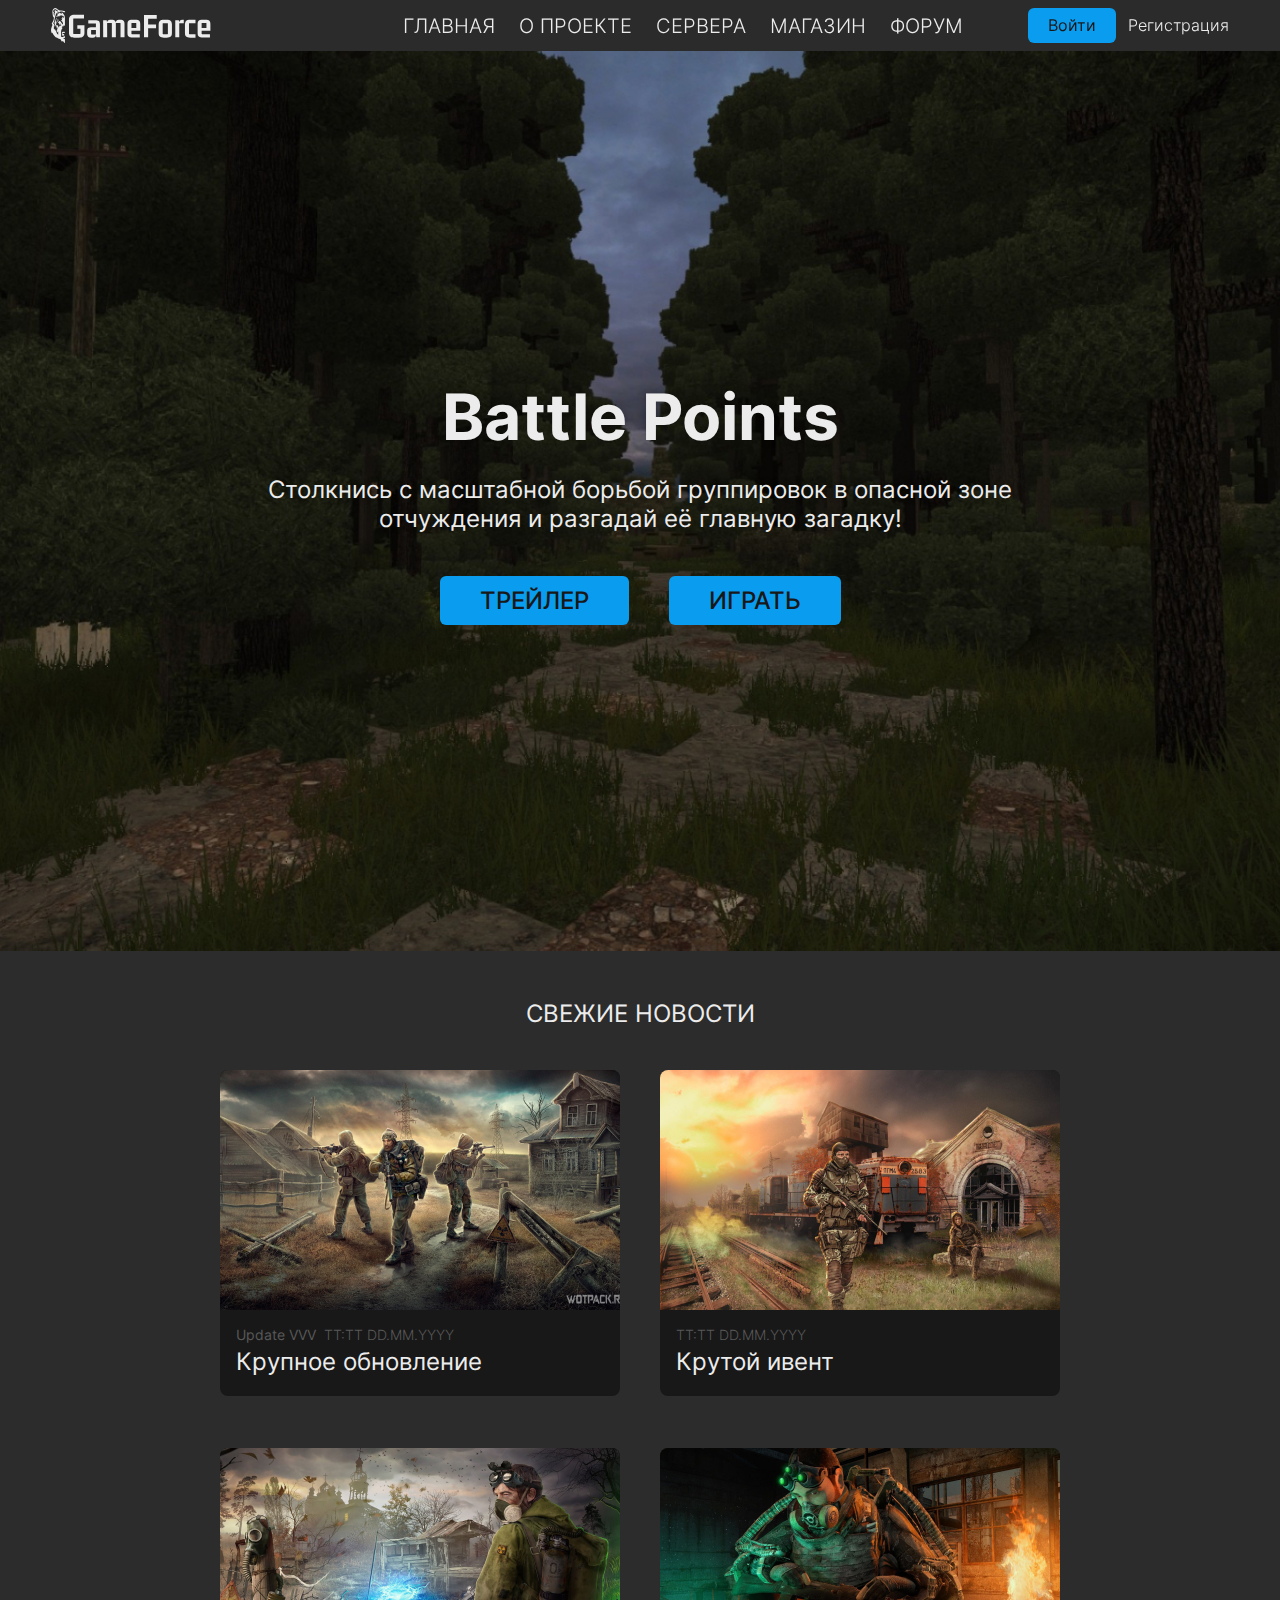
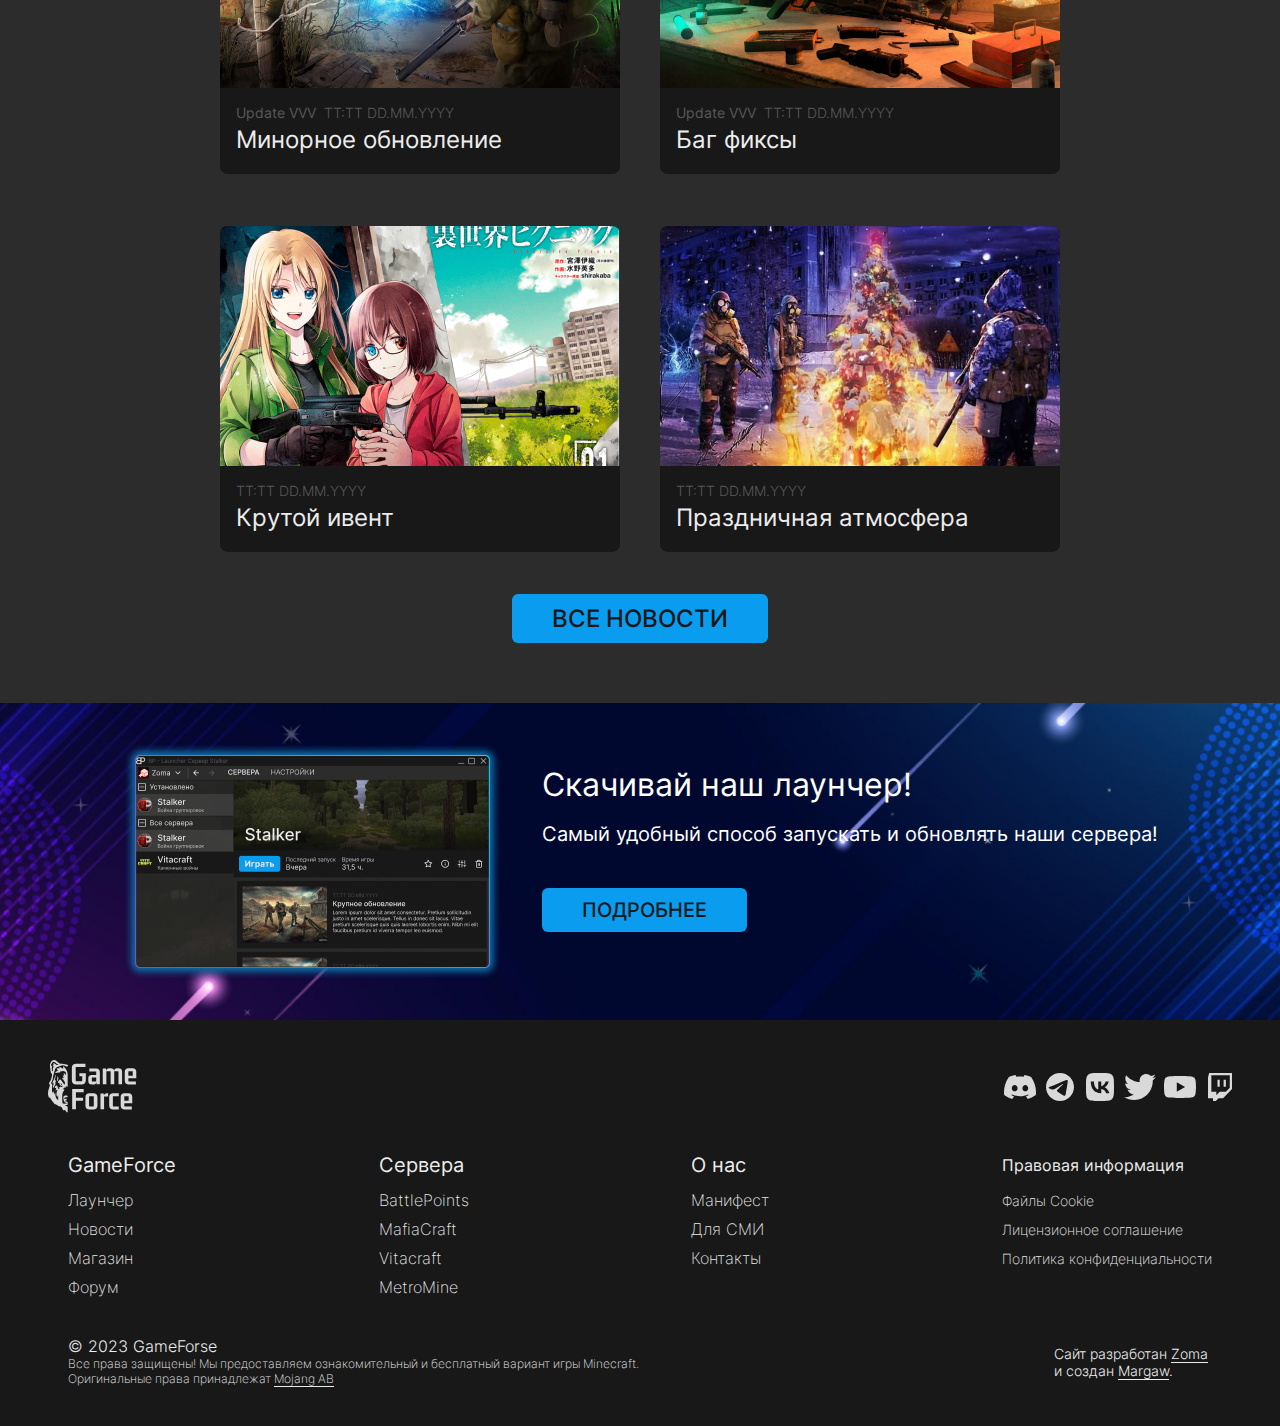
==== index.html @ 26b5fada "Add files via upload" ====
<!DOCTYPE html>
<html lang="ru">
	<head>
		<title>GameForce | Добро пожаловать на официальный сайт GameForce</title>
		<link rel="stylesheet" href="css/home_style.css">
		<meta charset="UTF-8">
		<meta name="viewport" content="width=device-width, initial-scale=1.0">
		<meta name="format-detection" content="telephone=no">
		<meta name="description" content=" ">
		<meta name="keywords" content=" ">
		<link data-react-helmet="true" rel="icon" sizes="40x40" href="https://raw.githubusercontent.com/wequbles/BattlePoints/main/img/GF-logo.png">
		<!-- Авторские права -->
		<meta name="Copyright" content="© GameForse">
		<!-- Facebook -->
		<meta property="og:locale" content="ru_RU">
		<meta property="og:type" content="article">
		<meta property="og:title" content="Сайт GameForce">
		<meta property="og:description" content="Игровая студия - GameForce">
		<meta property="og:image" content="https://github.com/wequbles/BattlePoints/blob/main/img/news3.png?raw=true">
		<meta property="og:url" content="https://wequbles.github.io/BattlePoints/">
		<meta property="og:site_name" content="GameForce">
		<!-- Twitter Cards -->
		<meta name="twitter:card" content="summary">
		<meta name="twitter:site" content="автор">
		<meta name="twitter:title" content="Сайт GameForce">
		<meta name="twitter:description" content="Игровая студия - GameForce">
		<meta name="twitter:image" content="https://github.com/wequbles/BattlePoints/blob/main/img/news6.png?raw=true">
	</head>
	<body>
		<div class="wrapper">
<div id="menu" class="menu">
	<div class="menu__cont">
		<div class="menu_burger">
			<picture>
				<source srcset="img/menu_burger.png">
				<img src="img/menu_burger.png" alt="">
			</picture>
		</div>
		<div class="menu__logo"><a href="index.html">
			<picture>
				<source srcset="img/menu__logo.svg">
				<img src="img/menu__logo.svg" alt="">
			</picture>
		</a></div>
			<!--<button class="menu__logo" id="menu__logo" oncontextmenu="location.href='press.html'; return false;" onclick="location.href='index.html';">
				<picture>
					<source srcset="img/menu__logo.svg">
					<img src="img/menu__logo.svg" alt="">
				</picture>
			</button>-->
		<div class="menu__navigation">
			<a href="index.html" class="menu__btn">Главная<div class="underline"></div></a>
			<a href="about.html" class="menu__btn">О проекте<div class="underline"></div></a>
			<a href="servers.html" class="menu__btn">Сервера<div class="underline"></div></a>
			<a href="#" class="menu__btn">Магазин<div class="underline"></div></a>
			<a href="#" class="menu__btn">Форум<div class="underline"></div></a>
		</div>
		<div class="authorization">
			<button class="menu__btn blue_btn">Войти</button>
			<button class="menu__signin">
				<picture>
					<source srcset="img/menu_profile.png">
					<img src="img/menu_profile.png" alt="">
				</picture>
			</button>
			<button class="menu__btn registration_btn">Регистрация<div class="underline"></div></button>
		</div>
	</div>
</div><div id="form" class="modal_wrapper">
	<div class="modal_content">
		<div class="modal">
			<form action="#menu"><button class="modal__close_btn"></button></form>
			<div class="modal__cont">
				<div class="modal__title _sign-up">
					Уже есть аккаунт?
					<button class="title__btn">Войти</button>
				</div>
				<div class="modal__title _log-in">
					Ещё нет аккаунта?
					<button class="title__btn">Зарегистрироваться</button>
				</div>
				<input type="text" class="modal__input" placeholder="Логин">
				<div class="input__label">Неверный логин или пароль!</div>
				<input type="text" class="modal__input" placeholder="Ник">
				<div class="input__label">Этот ник уже занят!</div>
				<input type="text" class="modal__input" placeholder="Почта">
				<div class="input__label">Неверный адрес!</div>
				<input type="password" class="modal__input" placeholder="Пароль">
				<form action="#" class="show_password">
					<div class="checkbox">
						Показать пароль
						<input type="checkbox" name="show_password">
					</div>
				</form>
				<button class="password_btn">Забыл пароль?</button>
				<input type="password" class="modal__input" placeholder="Подтверждение пароля">
				<div class="button__container_c"><form action=""><button class="modal__btn blue_btn">Регистрация</button></form></div>
				<div class="button__container_c"><form action=""><button class="modal__btn blue_btn">Войти</button></form></div>
			</div>
		</div>
	</div>
</div>			<div class="content">
				<div class="top">
					<div class="top__body">
						<div class="top__title">Battle Points</div>
						<div class="top__subtitle">Столкнись с масштабной борьбой группировок в опасной зоне отчуждения и разгадай её главную загадку!</div>
						<div class="top__btns">
							<a href="#" class="top__btn  blue_btn">Трейлер</a>
							<a href="download.html" class="top__btn blue_btn">Играть</a>
						</div>
					</div>
				</div>
				<div class="news">
					<div class="news__cont">
						<div class="news__title">Свежие новости</div>
						<div class="news__row">
							<div class="block _update">
								<div class="block__img">
									<picture>
										<source srcset="img/news1.png">
										<img src="img/news1.png" alt="">
									</picture>
								</div>
								<div class="block__date">
									<div class="block__update">Update VVV</div>
									<div class="block__time">TT:TT DD.MM.YYYY</div>
								</div>
								<div class="block__title">Крупное обновление</div>
							</div>
							<div class="block">
								<div class="block__img">
									<picture>
										<source srcset="img/news2.png">
										<img src="img/news2.png" alt="">
									</picture>
								</div>
								<div class="block__date">
									<div class="block__update">Update VVV</div>
									<div class="block__time">TT:TT DD.MM.YYYY</div>
								</div>
								<div class="block__title">Крутой ивент</div>
							</div>
							<div class="block _update">
								<div class="block__img">
									<picture>
										<source srcset="img/news3.png">
										<img src="img/news3.png" alt="">
									</picture>
								</div>
								<div class="block__date">
									<div class="block__update">Update VVV</div>
									<div class="block__time">TT:TT DD.MM.YYYY</div>
								</div>
								<div class="block__title">Минорное обновление</div>
							</div>
							<div class="block _update">
								<div class="block__img">
									<picture>
										<source srcset="img/news4.png">
										<img src="img/news4.png" alt="">
									</picture>
								</div>
								<div class="block__date">
									<div class="block__update">Update VVV</div>
									<div class="block__time">TT:TT DD.MM.YYYY</div>
								</div>
								<div class="block__title">Баг фиксы</div>
							</div>
							<div class="block">
								<div class="block__img">
									<picture>
										<source srcset="img/news5.png">
										<img src="img/news5.png" alt="">
									</picture>
								</div>
								<div class="block__date">
									<div class="block__update">Update VVV</div>
									<div class="block__time">TT:TT DD.MM.YYYY</div>
								</div>
								<div class="block__title">Крутой ивент</div>
							</div>
							<div class="block">
								<div class="block__img">
									<picture>
										<source srcset="img/news6.png">
										<img src="img/news6.png" alt="">
									</picture>
								</div>
								<div class="block__date">
									<div class="block__update">Update VVV</div>
									<div class="block__time">TT:TT DD.MM.YYYY</div>
								</div>
								<div class="block__title">Праздничная атмосфера</div>
							</div>
							<!--<div class="block">
								<div class="block__img"></div>
								<div class="block__date">
									<div class="block__update">Update VVV</div>
									<div class="block__time">TT:TT DD.MM.YYYY</div>
								</div>
								<div class="block__title">Title</div>
								<div class="block__text">
									Lorem ipsum dolor sit amet consectetur. Pretium sollicitudin justo in amet scelerisque. Tellus in donec sit lacus. Vitae pretium scelerisque quis quis laoreet lobortis enim. Nibh mi elit faucibus pretium id viverra tempor leo euismod.
								</div>
								<div class="block__buttons">
									<form action=""><button class="block__more_btn blue_btn">Подробнее</button></form>
									<form action=""><button class="block__link_btn"><div class="link_btn__img"></div></button></form>
								</div>
							</div>
							<div class="block">
								<div class="block__img"></div>
								<div class="block__date">
									<div class="block__time">TT:TT DD.MM.YYYY</div>
								</div>
								<div class="block__title">Title</div>
								<div class="block__text">
									Lorem ipsum dolor sit amet consectetur. Pretium sollicitudin justo in amet scelerisque. Tellus in donec sit lacus. Vitae pretium scelerisque quis quis laoreet lobortis enim. Nibh mi elit faucibus pretium id viverra tempor leo euismod.
								</div>
								<div class="block__buttons">
									<form action=""><button class="block__play_btn blue_btn">Играть</button></form>
									<form action=""><button class="block__more_btn blue_btn">Подробнее</button></form>
									<form action=""><button class="block__link_btn"><div class="link_btn__img"></div></button></form>
								</div>
							</div>
							<div class="block">
								<div class="block__img"></div>
								<div class="block__date">
									<div class="block__update">Update VVV</div>
									<div class="block__time">TT:TT DD.MM.YYYY</div>
								</div>
								<div class="block__title">Title</div>
								<div class="block__text">
									Lorem ipsum dolor sit amet consectetur. Pretium sollicitudin justo in amet scelerisque. Tellus in donec sit lacus. Vitae pretium scelerisque quis quis laoreet lobortis enim. Nibh mi elit faucibus pretium id viverra tempor leo euismod.
								</div>
								<div class="block__buttons">
									<form action=""><button class="block__more_btn blue_btn">Подробнее</button></form>
									<form action=""><button class="block__link_btn"><div class="link_btn__img"></div></button></form>
								</div>
							</div>
							<div class="block">
								<div class="block__img"></div>
								<div class="block__date">
									<div class="block__update">Update VVV</div>
									<div class="block__time">TT:TT DD.MM.YYYY</div>
								</div>
								<div class="block__title">Title</div>
								<div class="block__text">
									Lorem ipsum dolor sit amet consectetur. Pretium sollicitudin justo in amet scelerisque. Tellus in donec sit lacus. Vitae pretium scelerisque quis quis laoreet lobortis enim. Nibh mi elit faucibus pretium id viverra tempor leo euismod.
								</div>
								<div class="block__buttons">
									<form action=""><button class="block__more_btn blue_btn">Подробнее</button></form>
									<form action=""><button class="block__link_btn"><div class="link_btn__img"></div></button></form>
								</div>
							</div>
							<div class="block">
								<div class="block__img"></div>
								<div class="block__date">
									<div class="block__time">TT:TT DD.MM.YYYY</div>
								</div>
								<div class="block__title">Title</div>
								<div class="block__text">
									Lorem ipsum dolor sit amet consectetur. Pretium sollicitudin justo in amet scelerisque. Tellus in donec sit lacus. Vitae pretium scelerisque quis quis laoreet lobortis enim. Nibh mi elit faucibus pretium id viverra tempor leo euismod.
								</div>
								<div class="block__buttons">
									<form action=""><button class="block__play_btn blue_btn">Играть</button></form>
									<form action=""><button class="block__more_btn blue_btn">Подробнее</button></form>
									<form action=""><button class="block__link_btn"><div class="link_btn__img"></div></button></form>
								</div>
							</div>
							<div class="block">
								<div class="block__img"></div>
								<div class="block__date">
									<div class="block__time">TT:TT DD.MM.YYYY</div>
								</div>
								<div class="block__title">Title</div>
								<div class="block__text">
									Lorem ipsum dolor sit amet consectetur. Pretium sollicitudin justo in amet scelerisque. Tellus in donec sit lacus. Vitae pretium scelerisque quis quis laoreet lobortis enim. Nibh mi elit faucibus pretium id viverra tempor leo euismod.
								</div>
								<div class="block__buttons">
									<form action=""><button class="block__play_btn blue_btn">Играть</button></form>
									<form action=""><button class="block__more_btn blue_btn">Подробнее</button></form>
									<form action=""><button class="block__link_btn"><div class="link_btn__img"></div></button></form>
								</div>
							</div>-->
						</div>
						<div class="news__btn__cont">
							<a href="#" class="news__btn blue_btn">Все новости</a>
						</div>
					</div>
				</div>
				<div class="launcher">
					<div class="launcher__img">
						<picture>
							<source srcset="img/launcher.png">
							<img src="img/launcher.png" alt="">
						</picture>
					</div>
					<div class="launcher__body">
						<div class="launcher__title">Скачивай наш лаунчер!</div>
						<div class="launcher__text">Самый удобный способ запускать и обновлять наши сервера!</div>
						<div class="launcher__btn__cont">
							<a href="download.html" class="launcher__btn blue_btn">Подробнее</a>
						</div>
					</div>
				</div>
				<!--<div class="roadmap">
					<div class="roadmap__title">Дорожная карта</div>
					<div class="roadmap__img"></div>
					<div class="roadmap__goals">
						<div class="roadmap__goals__cont">
							<div class="goal">
								<div class="goal__img">
									<picture>
										<source srcset="img/goal_yes.png">
										<img src="img/goal_yes.png" alt="">
									</picture>
								</div>
								<div class="goal__body">
									<div class="goal__date">Январь 2023</div>
									<div class="goal__tasks">
										<div class="goal__task _creation">Task</div>
										<div class="goal__task">Task</div>
									</div>
								</div>
							</div>
							<div class="goal">
								<div class="goal__img">
									<picture>
										<source srcset="img/goal_yes.png">
										<img src="img/goal_yes.png" alt="">
									</picture>
								</div>
								<div class="goal__body">
									<div class="goal__date">Февраль 2023</div>
									<div class="goal__tasks">
										<div class="goal__task">Task</div>
										<div class="goal__task _sound">Task</div>
										<div class="goal__task _object">Task</div>
									</div>
								</div>
							</div>
							<div class="goal">
								<div class="goal__img">
									<picture>
										<source srcset="img/goal_yes.png">
										<img src="img/goal_yes.png" alt="">
									</picture>
								</div>
								<div class="goal__body">
									<div class="goal__date">Март 2023</div>
									<div class="goal__tasks">
										<div class="goal__task">Task</div>
										<div class="goal__task">Task</div>
									</div>
								</div>
							</div>
							<div class="goal">
								<div class="goal__img">
									<picture>
										<source srcset="img/goal_yes.png">
										<img src="img/goal_yes.png" alt="">
									</picture>
								</div>
								<div class="goal__body">
									<div class="goal__date">Апрель 2023</div>
									<div class="goal__tasks">
										<div class="goal__task">Task</div>
										<div class="goal__task">Task</div>
									</div>
								</div>
							</div>
							<div class="goal">
								<div class="goal__img">
									<picture>
										<source srcset="img/goal_no.png">
										<img src="img/goal_no.png" alt="">
									</picture>
								</div>
								<div class="goal__body">
									<div class="goal__date">Май 2023</div>
									<div class="goal__tasks">
										<div class="goal__task">Task</div>
										<div class="goal__task">Task</div>
									</div>
								</div>
							</div>
							<div class="goal">
								<div class="goal__img">
									<picture>
										<source srcset="img/goal_no.png">
										<img src="img/goal_no.png" alt="">
									</picture>
								</div>
								<div class="goal__body">
									<div class="goal__date">Июнь 2023</div>
									<div class="goal__tasks">
										<div class="goal__task">Task</div>
										<div class="goal__task">Task</div>
									</div>
								</div>
							</div>
							<div class="goal">
								<div class="goal__img">
									<picture>
										<source srcset="img/goal_no.png">
										<img src="img/goal_no.png" alt="">
									</picture>
								</div>
								<div class="goal__body">
									<div class="goal__date">Июль 2023</div>
									<div class="goal__tasks">
										<div class="goal__task _creation">Task</div>
										<div class="goal__task">Task</div>
										<div class="goal__task _object">Task</div>
									</div>
								</div>
							</div>
							<div class="goal">
								<div class="goal__img">
									<picture>
										<source srcset="img/goal_no.png">
										<img src="img/goal_no.png" alt="">
									</picture>
								</div>
								<div class="goal__body">
									<div class="goal__date">Август 2023</div>
									<div class="goal__tasks">
										<div class="goal__task">Task</div>
										<div class="goal__task _object">Task</div>
									</div>
								</div>
							</div>
							<div class="goal">
								<div class="goal__img">
									<picture>
										<source srcset="img/goal_no.png">
										<img src="img/goal_no.png" alt="">
									</picture>
								</div>
								<div class="goal__body">
									<div class="goal__date">Сентябрь 2023</div>
									<div class="goal__tasks">
										<div class="goal__task">Task</div>
										<div class="goal__task">Task</div>
									</div>
								</div>
							</div>
							<div class="goal">
								<div class="goal__img">
									<picture>
										<source srcset="img/goal_no.png">
										<img src="img/goal_no.png" alt="">
									</picture>
								</div>
								<div class="goal__body">
									<div class="goal__date">Октябрь 2023</div>
									<div class="goal__tasks">
										<div class="goal__task">Task</div>
										<div class="goal__task">Task</div>
									</div>
								</div>
							</div>
							<div class="goal">
								<div class="goal__img">
									<picture>
										<source srcset="img/goal_no.png">
										<img src="img/goal_no.png" alt="">
									</picture>
								</div>
								<div class="goal__body">
									<div class="goal__date">Ноябрь 2023</div>
									<div class="goal__tasks">
										<div class="goal__task">Task</div>
										<div class="goal__task">Task</div>
									</div>
								</div>
							</div>
							<div class="goal">
								<div class="goal__img">
									<picture>
										<source srcset="img/goal_no.png">
										<img src="img/goal_no.png" alt="">
									</picture>
								</div>
								<div class="goal__body">
									<div class="goal__date">Декабрь 2023</div>
									<div class="goal__tasks">
										<div class="goal__task">Task</div>
										<div class="goal__task">Task</div>
									</div>
								</div>
							</div>
						</div>
					</div>
				</div>-->
				<!--<div class="team">
					<div class="team__cont">
						<div class="team__title">Наша команда</div>
						<div class="team__row">
							<div class="card"></div>
						</div>
					</div>
				</div>-->
			</div>
<div class="footer" id="footer">
	<div class="footer__cont">
		<div class="footer__1">
			<div class="footer__logo">
				<picture>
					<source srcset="img/footer__logo.svg">
					<img src="img/footer__logo.svg" alt="">
				</picture>
			</div>
			<div class="footer__social_links">
				<a href="https://discord.gg/azGhJPa8Nf" target="_blank" class="discord soc_btn"></a>
				<a href="https://t.me/battlepoints_gf" target="_blank" class="telegram soc_btn"></a>
				<a href="https://vk.com/battlepoints_gf" target="_blank" class="vkontakte soc_btn"></a>
				<a href="#" target="_blank" class="twitter soc_btn"></a>
				<a href="https://www.youtube.com/channel/UC3scna7gf1Q1LZPTHafkPBQ" target="_blank" class="youtube soc_btn"></a>
				<a href="#" target="_blank" class="twitch soc_btn"></a>
			</div>
		</div>
		<div class="footer__navigator">
			<div class="column">
				<a href="index.html" class="column__title">GameForce</a>
				<a href="download.html" class="column__btn">Лаунчер</a>
				<a href="#" class="column__btn">Новости</a>
				<a href="#" class="column__btn">Магазин</a>
				<a href="#" class="column__btn">Форум</a>
			</div>
			<div class="column">
				<a href="servers.html" class="column__title">Сервера</a>
				<a href="#" class="column__btn">BattlePoints</a>
				<a href="https://mafiacraft.ru/" class="column__btn">MafiaCraft</a>
				<a href="#" class="column__btn">Vitacraft</a>
				<a href="#" class="column__btn">MetroMine</a>
			</div>
			<div class="column">
				<a href="about.html" class="column__title">О нас</a>
				<a href="mission.html" class="column__btn">Манифест</a>
				<a href="press.html" class="column__btn">Для СМИ</a>
				<a href="contacts.html" class="column__btn">Контакты</a>
			</div>
			<div class="column">
				<a href="doc.html" class="column__title">Правовая информация</a>
				<a href="cookie.html" class="column__btn">Файлы Cookie</a>
				<a href="license.html" class="column__btn">Лицензионное соглашение</a>
				<a href="privacy.html" class="column__btn">Политика конфиденциальности</a>
			</div>
		</div>
		<div class="footer__text">
			<div class="footer__copyright"><h1>© 2023 GameForse</h1>Все права защищены! Мы предоставляем ознакомительный и бесплатный вариант игры Minecraft.<br>Оригинальные права принадлежат <a href="https://www.minecraft.net" target="_blank">Mojang AB</a></div>
			<div class="footer__authors">Сайт разработан <a href="https://linktr.ee/zomapro" target="_blank">Zoma</a> и создан <a href="https://t.me/weyufuk" target="_blank">Margaw</a>.</div>
		</div>
	</div>
</div>		</div>
		<script src="js/script.js"></script>
	</body>
</html>
---- css/home_style.css ----
@charset "UTF-8";
/*Обнуление*/
* {
  padding: 0;
  margin: 0;
  border: 0;
}

*, *:before, *:after {
  -webkit-box-sizing: border-box;
  box-sizing: border-box;
}

:focus, :active {
  outline: none;
}

a:focus, a:active {
  outline: none;
}

nav, footer, header, aside {
  display: block;
}

html, body {
  height: 100%;
  width: 100%;
  font-size: 100%;
  line-height: 1;
  font-size: 14px;
  -ms-text-size-adjust: 100%;
  -moz-text-size-adjust: 100%;
  -webkit-text-size-adjust: 100%;
  -webkit-tap-highlight-color: transparent;
}

form {
  font-size: 0;
}

input, textarea, button, select, a {
  font-family: inherit;
  font-size: inherit;
  color: inherit;
  background-color: transparent;
}

input::-ms-clear {
  display: none;
}

button {
  cursor: pointer;
}

button::-moz-focus-inner {
  padding: 0;
  border: 0;
}

a, a:visited {
  text-decoration: none;
}

a:hover {
  text-decoration: none;
}

ul li {
  list-style: none;
}

img {
  vertical-align: top;
}

h1, h2, h3, h4, h5, h6 {
  font-size: inherit;
  font-weight: inherit;
}

/*--------------------*/
body {
  height: 100%;
  font-family: "Inter", sans-serif;
  color: #ececec;
  background: #2C2C2C;
}

::-webkit-scrollbar {
  width: 8px;
}

::-webkit-scrollbar-track {
  background-color: #2C2C2C;
}

::-webkit-scrollbar-thumb {
  border-radius: 2px;
  background-color: #181818;
  -webkit-box-shadow: 0px 20px 40px rgba(0, 0, 0, 0.25);
          box-shadow: 0px 20px 40px rgba(0, 0, 0, 0.25);
}

::-webkit-scrollbar-thumb:hover {
  background-color: #0c6da6;
  -webkit-box-shadow: 0px 4px 4px rgba(0, 0, 0, 0.25);
          box-shadow: 0px 4px 4px rgba(0, 0, 0, 0.25);
}

.wrapper {
  min-height: 100vh;
  display: -webkit-box;
  display: -ms-flexbox;
  display: flex;
  -webkit-box-orient: vertical;
  -webkit-box-direction: normal;
      -ms-flex-direction: column;
          flex-direction: column;
  overflow: hidden;
  position: relative;
}

.content {
  -webkit-box-flex: 1;
      -ms-flex: 1 1 auto;
          flex: 1 1 auto;
}

/*cyrillic*/
@font-face {
  font-family: "Inter";
  font-style: normal;
  font-weight: 200;
  font-display: swap;
  src: local("Inter"), url("../fonts/Inter-cyrillic.woff2") format("woff2"), url("../fonts/Inter-cyrillic.woff") format("woff");
  unicode-range: U+0301, U+0400-045F, U+0490-0491, U+04B0-04B1, U+2116;
}
@font-face {
  font-family: "Inter";
  font-style: normal;
  font-weight: 700;
  src: local("Inter"), url("../fonts/Inter-cyrillic.woff2") format("woff2"), url("../fonts/Inter-cyrillic.woff") format("woff");
  unicode-range: U+0301, U+0400-045F, U+0490-0491, U+04B0-04B1, U+2116;
}
@font-face {
  font-family: "Inter";
  font-style: normal;
  font-weight: 500;
  font-display: swap;
  src: local("Inter"), url("../fonts/Inter-cyrillic.woff2") format("woff2"), url("../fonts/Inter-cyrillic.woff") format("woff");
  unicode-range: U+0301, U+0400-045F, U+0490-0491, U+04B0-04B1, U+2116;
}
@font-face {
  font-family: "Inter";
  font-style: normal;
  font-weight: 600;
  font-display: swap;
  src: local("Inter"), url("../fonts/Inter-cyrillic.woff2") format("woff2"), url("../fonts/Inter-cyrillic.woff") format("woff");
  unicode-range: U+0301, U+0400-045F, U+0490-0491, U+04B0-04B1, U+2116;
}
@font-face {
  font-family: "Inter";
  font-style: normal;
  font-weight: 400;
  font-display: swap;
  src: local("Inter"), url("../fonts/Inter-cyrillic.woff2") format("woff2"), url("../fonts/Inter-cyrillic.woff") format("woff");
  unicode-range: U+0301, U+0400-045F, U+0490-0491, U+04B0-04B1, U+2116;
}
@font-face {
  font-family: "Inter";
  font-style: normal;
  font-weight: 100;
  font-display: swap;
  src: local("Inter"), url("../fonts/Inter-cyrillic.woff2") format("woff2"), url("../fonts/Inter-cyrillic.woff") format("woff");
  unicode-range: U+0301, U+0400-045F, U+0490-0491, U+04B0-04B1, U+2116;
}
@font-face {
  font-family: "Inter";
  font-style: normal;
  font-weight: 300;
  font-display: swap;
  src: local("Inter"), url("../fonts/Inter-cyrillic.woff2") format("woff2"), url("../fonts/Inter-cyrillic.woff") format("woff");
  unicode-range: U+0301, U+0400-045F, U+0490-0491, U+04B0-04B1, U+2116;
}
/*latin*/
/*@font-face{
	font-family: 'Gemunu Libre';
	font-style: normal;
	font-weight: 600;
	font-display: swap;
	src: local('Inter'),
		url('../fonts/GemunuLibre-SemiBold.woff2') format('woff2'),
		url('../fonts/GemunuLibre-SemiBold.woff') format('woff');
	unicode-range: U+0000-00FF, U+0131, U+0152-0153, U+02BB-02BC, U+02C6, U+02DA, U+02DC, U+0304, U+0308, U+0329, U+2000-206F, U+2074, U+20AC, U+2122, U+2191, U+2193, U+2212, U+2215, U+FEFF, U+FFFD;
}*/
@font-face {
  font-family: "Inter";
  font-style: normal;
  font-weight: 200;
  font-display: swap;
  src: local("Inter"), url("../fonts/Inter-latin.woff2") format("woff2"), url("../fonts/Inter-latin.woff") format("woff");
  unicode-range: U+0000-00FF, U+0131, U+0152-0153, U+02BB-02BC, U+02C6, U+02DA, U+02DC, U+2000-206F, U+2074, U+20AC, U+2122, U+2191, U+2193, U+2212, U+2215, U+FEFF, U+FFFD;
}
@font-face {
  font-family: "Inter";
  font-style: normal;
  font-weight: 500;
  font-display: swap;
  src: local("Inter"), url("../fonts/Inter-latin.woff2") format("woff2"), url("../fonts/Inter-latin.woff") format("woff");
  unicode-range: U+0000-00FF, U+0131, U+0152-0153, U+02BB-02BC, U+02C6, U+02DA, U+02DC, U+2000-206F, U+2074, U+20AC, U+2122, U+2191, U+2193, U+2212, U+2215, U+FEFF, U+FFFD;
}
@font-face {
  font-family: "Inter";
  font-style: normal;
  font-weight: 700;
  src: local("Inter"), url("../fonts/Inter-latin.woff2") format("woff2"), url("../fonts/Inter-latin.woff") format("woff");
  unicode-range: U+0000-00FF, U+0131, U+0152-0153, U+02BB-02BC, U+02C6, U+02DA, U+02DC, U+2000-206F, U+2074, U+20AC, U+2122, U+2191, U+2193, U+2212, U+2215, U+FEFF, U+FFFD;
}
@font-face {
  font-family: "Inter";
  font-style: normal;
  font-weight: 600;
  font-display: swap;
  src: local("Inter"), url("../fonts/Inter-latin.woff2") format("woff2"), url("../fonts/Inter-latin.woff") format("woff");
  unicode-range: U+0000-00FF, U+0131, U+0152-0153, U+02BB-02BC, U+02C6, U+02DA, U+02DC, U+2000-206F, U+2074, U+20AC, U+2122, U+2191, U+2193, U+2212, U+2215, U+FEFF, U+FFFD;
}
@font-face {
  font-family: "Inter";
  font-style: normal;
  font-weight: 400;
  font-display: swap;
  src: local("Inter"), url("../fonts/Inter-latin.woff2") format("woff2"), url("../fonts/Inter-latin.woff") format("woff");
  unicode-range: U+0000-00FF, U+0131, U+0152-0153, U+02BB-02BC, U+02C6, U+02DA, U+02DC, U+2000-206F, U+2074, U+20AC, U+2122, U+2191, U+2193, U+2212, U+2215, U+FEFF, U+FFFD;
}
@font-face {
  font-family: "Inter";
  font-style: normal;
  font-weight: 100;
  font-display: swap;
  src: local("Inter"), url("../fonts/Inter-latin.woff2") format("woff2"), url("../fonts/Inter-latin.woff") format("woff");
  unicode-range: U+0000-00FF, U+0131, U+0152-0153, U+02BB-02BC, U+02C6, U+02DA, U+02DC, U+2000-206F, U+2074, U+20AC, U+2122, U+2191, U+2193, U+2212, U+2215, U+FEFF, U+FFFD;
}
@font-face {
  font-family: "Inter";
  font-style: normal;
  font-weight: 300;
  font-display: swap;
  src: local("Inter"), url("../fonts/Inter-latin.woff2") format("woff2"), url("../fonts/Inter-latin.woff") format("woff");
  unicode-range: U+0000-00FF, U+0131, U+0152-0153, U+02BB-02BC, U+02C6, U+02DA, U+02DC, U+2000-206F, U+2074, U+20AC, U+2122, U+2191, U+2193, U+2212, U+2215, U+FEFF, U+FFFD;
}
.blue_btn {
  background: #0A9CEE;
  border-radius: 6px;
  color: #181818;
  -webkit-transition: 0.05s;
  transition: 0.05s;
}

.blue_btn:hover {
  background: #0c6da6;
}

.blue_btn:active {
  background: #181818;
  color: #ececec;
}

.title {
  padding: 56px 10px;
  margin: 0 auto;
  max-width: 100vw;
  min-height: 160px;
  background-repeat: no-repeat;
  background-size: cover;
  background-position: center;
  text-align: center;
}

.title__text {
  white-space: nowrap;
  font-weight: 400;
  font-size: 40px;
  line-height: 48px;
  text-transform: uppercase;
}

.subtitle {
  max-width: 725px;
  margin: 14px auto 0;
  font-weight: 400;
  font-size: 20px;
  line-height: 24px;
}

.button__container_c {
  text-align: center;
}

.menu {
  padding: 8px 4%;
  background: rgba(44, 44, 44, 0.8);
  -webkit-backdrop-filter: blur(2px);
          backdrop-filter: blur(2px);
  /*position: fixed;*/
  width: 100vw;
}

.menu__cont {
  max-width: 1312px;
  margin: 0 auto;
  display: -webkit-box;
  display: -ms-flexbox;
  display: flex;
  -webkit-box-align: center;
      -ms-flex-align: center;
          align-items: center;
}
@media (min-width: 957px) {
  .menu__cont {
    gap: 65px;
  }
}

.menu__logo {
  width: 161px;
  margin: 0 auto 0 0;
}
.menu__logo img {
  width: 100%;
}
@media (max-width: 956px) {
  .menu__logo {
    margin: 0 auto 0;
  }
}

/*.menu__logo{
	margin: 0 auto 0 0;
	width: 161px;
	height: 40px;
	display: flex;
	align-items: center;
	justify-content: center;
	border-radius: 6px;
	transition: all 0.17s ease-in-out;
	img{
		width: 100%;
		height: 100%;
		transition: all 0.17s ease-in-out;
	}
	@media(max-width: 645px){
		margin: 0 auto;
	}
}
.menu__logo:hover{
	background: rgba(200, 33, 41, 0.5);
	img{
		width: 80%;
		height: 80%;
	}
}*/
.menu__navigation {
  display: -webkit-box;
  display: -ms-flexbox;
  display: flex;
  gap: 24px;
}
.menu__navigation .menu__btn {
  text-transform: uppercase;
}
@media (max-width: 956px) {
  .menu__navigation {
    display: none;
  }
}

.menu_burger {
  width: 40px;
  height: 40px;
}
.menu_burger img {
  width: 100%;
  height: 100%;
}
@media (min-width: 957px) {
  .menu_burger {
    display: none;
  }
}

.authorization {
  display: -webkit-box;
  display: -ms-flexbox;
  display: flex;
  gap: 12px;
}
.authorization .blue_btn {
  padding: 8px 20px;
  font-weight: 400;
  font-size: 16px;
  line-height: 19px;
}
@media (max-width: 1016px) {
  .authorization .blue_btn {
    display: none;
  }
}
.authorization .menu__signin {
  width: 32px;
  height: 32px;
}
.authorization .menu__signin img {
  width: 100%;
  height: 100%;
}
@media (min-width: 1017px) {
  .authorization .menu__signin {
    display: none;
  }
}
.authorization .registration_btn {
  font-weight: 300;
  font-size: 16px;
  line-height: 19px;
}
@media (max-width: 1137px) {
  .authorization .registration_btn {
    display: none;
  }
}
.authorization .menu__btn:hover .underline {
  height: 2px;
  margin-bottom: -2px;
  border-radius: 0px 0px 1px 1px;
}

.menu__btn {
  white-space: nowrap;
  font-weight: 300;
  font-size: 20px;
  line-height: 24px;
}

.underline {
  width: 16px;
  height: 3px;
  margin: 0 auto;
  border-radius: 0px 0px 2px 2px;
  margin-bottom: -3px;
  background: transparent;
  -webkit-transition: all 0.2s ease-in-out;
  transition: all 0.2s ease-in-out;
}

.menu__btn:hover .underline {
  -webkit-transform: translate(-4px, 0);
          transform: translate(-4px, 0);
  width: 110%;
  background: #D9D9D9;
}

.footer {
  background-color: #181818;
  padding: 40px 10px;
}

.footer__cont {
  max-width: 1184px;
  margin: 0 auto;
}

.footer__1 {
  display: -webkit-box;
  display: -ms-flexbox;
  display: flex;
  -webkit-box-pack: justify;
      -ms-flex-pack: justify;
          justify-content: space-between;
  -webkit-box-align: center;
      -ms-flex-align: center;
          align-items: center;
}

.footer__logo {
  display: inline-block;
}

.footer__social_links {
  display: -webkit-inline-box;
  display: -ms-inline-flexbox;
  display: inline-flex;
  margin: 0 0 0 10px;
  -webkit-box-align: center;
      -ms-flex-align: center;
          align-items: center;
}

@media (max-width: 956px) {
  .footer__1 {
    margin: 0 10px;
    -webkit-box-orient: vertical;
    -webkit-box-direction: normal;
        -ms-flex-direction: column;
            flex-direction: column;
    -webkit-box-align: center;
        -ms-flex-align: center;
            align-items: center;
  }
  .footer__social_links {
    margin: 24px 0 0;
  }
}
.soc_btn {
  background-size: 100%;
  background-repeat: no-repeat;
  background-position: center;
  -webkit-transition: 0.12s;
  transition: 0.12s;
}

@media (max-width: 956px) {
  .soc_btn {
    background-size: 85%;
  }
}
.discord {
  width: 32px;
  height: 24px;
  background-image: url("data:image/svg+xml,%3Csvg width='32' height='24' viewBox='0 0 32 24' fill='none' xmlns='http://www.w3.org/2000/svg'%3E%3Cpath d='M27.107 2.00999C25.0356 1.071 22.8208 0.388577 20.5052 0C20.2208 0.498142 19.8886 1.16815 19.6595 1.70115C17.198 1.34249 14.7591 1.34249 12.3429 1.70115C12.1139 1.16815 11.7741 0.498142 11.4871 0C9.16908 0.388577 6.95167 1.07351 4.88026 2.01497C0.70219 8.13203 -0.430415 14.0972 0.135889 19.9776C2.907 21.9826 5.59255 23.2005 8.23277 23.9975C8.88465 23.1283 9.46605 22.2042 9.9669 21.2304C9.013 20.8792 8.09937 20.4459 7.2361 19.9427C7.46512 19.7784 7.68914 19.6065 7.90557 19.4296C13.1709 21.8157 18.8919 21.8157 24.0943 19.4296C24.3133 19.6065 24.5373 19.7784 24.7638 19.9427C23.898 20.4483 22.9818 20.8817 22.0279 21.2329C22.5288 22.2042 23.1077 23.1308 23.7621 24C26.4048 23.203 29.0929 21.9851 31.864 19.9776C32.5285 13.1607 30.7289 7.25033 27.107 2.00999ZM10.6842 16.3612C9.10363 16.3612 7.8074 14.9315 7.8074 13.1906C7.8074 11.4496 9.07595 10.0175 10.6842 10.0175C12.2926 10.0175 13.5887 11.4471 13.5611 13.1906C13.5636 14.9315 12.2926 16.3612 10.6842 16.3612ZM21.3157 16.3612C19.7351 16.3612 18.4388 14.9315 18.4388 13.1906C18.4388 11.4496 19.7073 10.0175 21.3157 10.0175C22.9239 10.0175 24.2202 11.4471 24.1925 13.1906C24.1925 14.9315 22.9239 16.3612 21.3157 16.3612Z' fill='%23D9D9D9'/%3E%3C/svg%3E%0A");
}

.discord:hover {
  background-image: url("data:image/svg+xml,%3Csvg width='32' height='24' viewBox='0 0 32 24' fill='none' xmlns='http://www.w3.org/2000/svg'%3E%3Cpath d='M27.107 2.00999C25.0356 1.071 22.8208 0.388577 20.5052 0C20.2208 0.498142 19.8886 1.16815 19.6595 1.70115C17.198 1.34249 14.7591 1.34249 12.3429 1.70115C12.1139 1.16815 11.7741 0.498142 11.4871 0C9.16908 0.388577 6.95167 1.07351 4.88026 2.01497C0.70219 8.13203 -0.430415 14.0972 0.135889 19.9776C2.907 21.9826 5.59255 23.2005 8.23277 23.9975C8.88465 23.1283 9.46605 22.2042 9.9669 21.2304C9.013 20.8792 8.09937 20.4459 7.2361 19.9427C7.46512 19.7784 7.68914 19.6065 7.90557 19.4296C13.1709 21.8157 18.8919 21.8157 24.0943 19.4296C24.3133 19.6065 24.5373 19.7784 24.7638 19.9427C23.898 20.4483 22.9818 20.8817 22.0279 21.2329C22.5288 22.2042 23.1077 23.1308 23.7621 24C26.4048 23.203 29.0929 21.9851 31.864 19.9776C32.5285 13.1607 30.7289 7.25033 27.107 2.00999ZM10.6842 16.3612C9.10363 16.3612 7.8074 14.9315 7.8074 13.1906C7.8074 11.4496 9.07595 10.0175 10.6842 10.0175C12.2926 10.0175 13.5887 11.4471 13.5611 13.1906C13.5636 14.9315 12.2926 16.3612 10.6842 16.3612ZM21.3157 16.3612C19.7351 16.3612 18.4388 14.9315 18.4388 13.1906C18.4388 11.4496 19.7073 10.0175 21.3157 10.0175C22.9239 10.0175 24.2202 11.4471 24.1925 13.1906C24.1925 14.9315 22.9239 16.3612 21.3157 16.3612Z' fill='%23B6B6B6'/%3E%3C/svg%3E%0A");
}

.discord:active {
  background-image: url("data:image/svg+xml,%3Csvg width='32' height='24' viewBox='0 0 32 24' fill='none' xmlns='http://www.w3.org/2000/svg'%3E%3Cpath d='M27.107 2.00999C25.0356 1.071 22.8208 0.388577 20.5052 0C20.2208 0.498142 19.8886 1.16815 19.6595 1.70115C17.198 1.34249 14.7591 1.34249 12.3429 1.70115C12.1139 1.16815 11.7741 0.498142 11.4871 0C9.16908 0.388577 6.95167 1.07351 4.88026 2.01497C0.70219 8.13203 -0.430415 14.0972 0.135889 19.9776C2.907 21.9826 5.59255 23.2005 8.23277 23.9975C8.88465 23.1283 9.46605 22.2042 9.9669 21.2304C9.013 20.8792 8.09937 20.4459 7.2361 19.9427C7.46512 19.7784 7.68914 19.6065 7.90557 19.4296C13.1709 21.8157 18.8919 21.8157 24.0943 19.4296C24.3133 19.6065 24.5373 19.7784 24.7638 19.9427C23.898 20.4483 22.9818 20.8817 22.0279 21.2329C22.5288 22.2042 23.1077 23.1308 23.7621 24C26.4048 23.203 29.0929 21.9851 31.864 19.9776C32.5285 13.1607 30.7289 7.25033 27.107 2.00999ZM10.6842 16.3612C9.10363 16.3612 7.8074 14.9315 7.8074 13.1906C7.8074 11.4496 9.07595 10.0175 10.6842 10.0175C12.2926 10.0175 13.5887 11.4471 13.5611 13.1906C13.5636 14.9315 12.2926 16.3612 10.6842 16.3612ZM21.3157 16.3612C19.7351 16.3612 18.4388 14.9315 18.4388 13.1906C18.4388 11.4496 19.7073 10.0175 21.3157 10.0175C22.9239 10.0175 24.2202 11.4471 24.1925 13.1906C24.1925 14.9315 22.9239 16.3612 21.3157 16.3612Z' fill='%232C2C2C'/%3E%3C/svg%3E%0A");
}

.telegram {
  margin: 0 0 0 10px;
  width: 28px;
  height: 28px;
  background-image: url("data:image/svg+xml,%3Csvg width='28' height='29' viewBox='0 0 28 29' fill='none' xmlns='http://www.w3.org/2000/svg'%3E%3Cpath fill-rule='evenodd' clip-rule='evenodd' d='M28 14.5C28 22.232 21.732 28.5 14 28.5C6.26801 28.5 0 22.232 0 14.5C0 6.76801 6.26801 0.5 14 0.5C21.732 0.5 28 6.76801 28 14.5ZM14.188 9.89062C12.461 10.6049 9.0217 12.0772 3.85538 14.2928C3.02876 14.6281 2.58594 14.9488 2.54165 15.2695C2.47629 15.8118 3.16359 16.0224 4.09076 16.3065C4.21041 16.3432 4.33404 16.3811 4.46057 16.4211C5.37575 16.7126 6.58614 17.0479 7.22086 17.0625C7.79654 17.077 8.43126 16.8438 9.13978 16.3628C13.9666 13.1413 16.4464 11.5087 16.6088 11.4795C16.7269 11.4503 16.8745 11.4212 16.9778 11.5087C17.0812 11.5961 17.0812 11.771 17.0664 11.8148C16.996 12.1045 14.1164 14.7445 12.806 15.9459C12.4684 16.2554 12.235 16.4694 12.1805 16.5231C12.0421 16.6638 11.9011 16.7971 11.7656 16.9252C10.9183 17.7261 10.2825 18.3271 11.7967 19.3073C12.4852 19.7561 13.0404 20.1302 13.5872 20.4986C14.248 20.9439 14.8965 21.3808 15.7527 21.9312C15.9544 22.062 16.1475 22.1976 16.3359 22.33C17.0712 22.8466 17.7347 23.3127 18.5572 23.2431C19.0296 23.1993 19.5167 22.762 19.7676 21.4501C20.3581 18.3598 21.5094 11.6398 21.7751 8.87023C21.8046 8.637 21.7751 8.33088 21.7456 8.18512C21.7161 8.03935 21.6718 7.84985 21.4947 7.70408C21.2733 7.52915 20.9485 7.5 20.8009 7.5C20.1367 7.51458 19.1034 7.86442 14.188 9.89062Z' fill='%23D9D9D9'/%3E%3C/svg%3E%0A");
}

.telegram:hover {
  background-image: url("data:image/svg+xml,%3Csvg width='28' height='29' viewBox='0 0 28 29' fill='none' xmlns='http://www.w3.org/2000/svg'%3E%3Cpath fill-rule='evenodd' clip-rule='evenodd' d='M28 14.5C28 22.232 21.732 28.5 14 28.5C6.26801 28.5 0 22.232 0 14.5C0 6.76801 6.26801 0.5 14 0.5C21.732 0.5 28 6.76801 28 14.5ZM14.188 9.89062C12.461 10.6049 9.0217 12.0772 3.85538 14.2928C3.02876 14.6281 2.58594 14.9488 2.54165 15.2695C2.47629 15.8118 3.16359 16.0224 4.09076 16.3065C4.21041 16.3432 4.33404 16.3811 4.46057 16.4211C5.37575 16.7126 6.58614 17.0479 7.22086 17.0625C7.79654 17.077 8.43126 16.8438 9.13978 16.3628C13.9666 13.1413 16.4464 11.5087 16.6088 11.4795C16.7269 11.4503 16.8745 11.4212 16.9778 11.5087C17.0812 11.5961 17.0812 11.771 17.0664 11.8148C16.996 12.1045 14.1164 14.7445 12.806 15.9459C12.4684 16.2554 12.235 16.4694 12.1805 16.5231C12.0421 16.6638 11.9011 16.7971 11.7656 16.9252C10.9183 17.7261 10.2825 18.3271 11.7967 19.3073C12.4852 19.7561 13.0404 20.1302 13.5872 20.4986C14.248 20.9439 14.8965 21.3808 15.7527 21.9312C15.9544 22.062 16.1475 22.1976 16.3359 22.33C17.0712 22.8466 17.7347 23.3127 18.5572 23.2431C19.0296 23.1993 19.5167 22.762 19.7676 21.4501C20.3581 18.3598 21.5094 11.6398 21.7751 8.87023C21.8046 8.637 21.7751 8.33088 21.7456 8.18512C21.7161 8.03935 21.6718 7.84985 21.4947 7.70408C21.2733 7.52915 20.9485 7.5 20.8009 7.5C20.1367 7.51458 19.1034 7.86442 14.188 9.89062Z' fill='%23B6B6B6'/%3E%3C/svg%3E%0A");
}

.telegram:active {
  background-image: url("data:image/svg+xml,%3Csvg width='28' height='29' viewBox='0 0 28 29' fill='none' xmlns='http://www.w3.org/2000/svg'%3E%3Cpath fill-rule='evenodd' clip-rule='evenodd' d='M28 14.5C28 22.232 21.732 28.5 14 28.5C6.26801 28.5 0 22.232 0 14.5C0 6.76801 6.26801 0.5 14 0.5C21.732 0.5 28 6.76801 28 14.5ZM14.188 9.89062C12.461 10.6049 9.0217 12.0772 3.85538 14.2928C3.02876 14.6281 2.58594 14.9488 2.54165 15.2695C2.47629 15.8118 3.16359 16.0224 4.09076 16.3065C4.21041 16.3432 4.33404 16.3811 4.46057 16.4211C5.37575 16.7126 6.58614 17.0479 7.22086 17.0625C7.79654 17.077 8.43126 16.8438 9.13978 16.3628C13.9666 13.1413 16.4464 11.5087 16.6088 11.4795C16.7269 11.4503 16.8745 11.4212 16.9778 11.5087C17.0812 11.5961 17.0812 11.771 17.0664 11.8148C16.996 12.1045 14.1164 14.7445 12.806 15.9459C12.4684 16.2554 12.235 16.4694 12.1805 16.5231C12.0421 16.6638 11.9011 16.7971 11.7656 16.9252C10.9183 17.7261 10.2825 18.3271 11.7967 19.3073C12.4852 19.7561 13.0404 20.1302 13.5872 20.4986C14.248 20.9439 14.8965 21.3808 15.7527 21.9312C15.9544 22.062 16.1475 22.1976 16.3359 22.33C17.0712 22.8466 17.7347 23.3127 18.5572 23.2431C19.0296 23.1993 19.5167 22.762 19.7676 21.4501C20.3581 18.3598 21.5094 11.6398 21.7751 8.87023C21.8046 8.637 21.7751 8.33088 21.7456 8.18512C21.7161 8.03935 21.6718 7.84985 21.4947 7.70408C21.2733 7.52915 20.9485 7.5 20.8009 7.5C20.1367 7.51458 19.1034 7.86442 14.188 9.89062Z' fill='%232C2C2C'/%3E%3C/svg%3E%0A");
}

.vkontakte {
  margin: 0 0 0 12px;
  width: 28px;
  height: 28px;
  background-image: url("data:image/svg+xml,%3Csvg width='28' height='28' viewBox='0 0 28 28' fill='none' xmlns='http://www.w3.org/2000/svg'%3E%3Cpath fill-rule='evenodd' clip-rule='evenodd' d='M1.96824 1.96824C0 3.93648 0 7.1043 0 13.44V14.56C0 20.8957 0 24.0635 1.96824 26.0318C3.93648 28 7.1043 28 13.44 28H14.56C20.8957 28 24.0635 28 26.0318 26.0318C28 24.0635 28 20.8957 28 14.56V13.44C28 7.1043 28 3.93648 26.0318 1.96824C24.0635 0 20.8957 0 14.56 0H13.44C7.1043 0 3.93648 0 1.96824 1.96824ZM4.72506 8.51672C4.87672 15.7967 8.51667 20.1717 14.8983 20.1717H15.2601V16.0067C17.6051 16.2401 19.3783 17.9551 20.0899 20.1717H23.4034C22.4934 16.8584 20.1016 15.0267 18.6083 14.3267C20.1016 13.4634 22.2016 11.3634 22.7033 8.51672H19.6932C19.0399 10.8267 17.1034 12.9267 15.2601 13.1251V8.51672H12.25V16.5901C10.3833 16.1234 8.02672 13.8601 7.92172 8.51672H4.72506Z' fill='%23D9D9D9'/%3E%3C/svg%3E%0A");
}

.vkontakte:hover {
  background-image: url("data:image/svg+xml,%3Csvg width='28' height='28' viewBox='0 0 28 28' fill='none' xmlns='http://www.w3.org/2000/svg'%3E%3Cpath fill-rule='evenodd' clip-rule='evenodd' d='M1.96824 1.96824C0 3.93648 0 7.1043 0 13.44V14.56C0 20.8957 0 24.0635 1.96824 26.0318C3.93648 28 7.1043 28 13.44 28H14.56C20.8957 28 24.0635 28 26.0318 26.0318C28 24.0635 28 20.8957 28 14.56V13.44C28 7.1043 28 3.93648 26.0318 1.96824C24.0635 0 20.8957 0 14.56 0H13.44C7.1043 0 3.93648 0 1.96824 1.96824ZM4.72506 8.51672C4.87672 15.7967 8.51667 20.1717 14.8983 20.1717H15.2601V16.0067C17.6051 16.2401 19.3783 17.9551 20.0899 20.1717H23.4034C22.4934 16.8584 20.1016 15.0267 18.6083 14.3267C20.1016 13.4634 22.2016 11.3634 22.7033 8.51672H19.6932C19.0399 10.8267 17.1034 12.9267 15.2601 13.1251V8.51672H12.25V16.5901C10.3833 16.1234 8.02672 13.8601 7.92172 8.51672H4.72506Z' fill='%23B6B6B6'/%3E%3C/svg%3E%0A");
}

.vkontakte:active {
  background-image: url("data:image/svg+xml,%3Csvg width='28' height='28' viewBox='0 0 28 28' fill='none' xmlns='http://www.w3.org/2000/svg'%3E%3Cpath fill-rule='evenodd' clip-rule='evenodd' d='M1.96824 1.96824C0 3.93648 0 7.1043 0 13.44V14.56C0 20.8957 0 24.0635 1.96824 26.0318C3.93648 28 7.1043 28 13.44 28H14.56C20.8957 28 24.0635 28 26.0318 26.0318C28 24.0635 28 20.8957 28 14.56V13.44C28 7.1043 28 3.93648 26.0318 1.96824C24.0635 0 20.8957 0 14.56 0H13.44C7.1043 0 3.93648 0 1.96824 1.96824ZM4.72506 8.51672C4.87672 15.7967 8.51667 20.1717 14.8983 20.1717H15.2601V16.0067C17.6051 16.2401 19.3783 17.9551 20.0899 20.1717H23.4034C22.4934 16.8584 20.1016 15.0267 18.6083 14.3267C20.1016 13.4634 22.2016 11.3634 22.7033 8.51672H19.6932C19.0399 10.8267 17.1034 12.9267 15.2601 13.1251V8.51672H12.25V16.5901C10.3833 16.1234 8.02672 13.8601 7.92172 8.51672H4.72506Z' fill='%23D9D9D9'/%3E%3Cpath fill-rule='evenodd' clip-rule='evenodd' d='M1.96824 1.96824C0 3.93648 0 7.1043 0 13.44V14.56C0 20.8957 0 24.0635 1.96824 26.0318C3.93648 28 7.1043 28 13.44 28H14.56C20.8957 28 24.0635 28 26.0318 26.0318C28 24.0635 28 20.8957 28 14.56V13.44C28 7.1043 28 3.93648 26.0318 1.96824C24.0635 0 20.8957 0 14.56 0H13.44C7.1043 0 3.93648 0 1.96824 1.96824ZM4.72506 8.51672C4.87672 15.7967 8.51667 20.1717 14.8983 20.1717H15.2601V16.0067C17.6051 16.2401 19.3783 17.9551 20.0899 20.1717H23.4034C22.4934 16.8584 20.1016 15.0267 18.6083 14.3267C20.1016 13.4634 22.2016 11.3634 22.7033 8.51672H19.6932C19.0399 10.8267 17.1034 12.9267 15.2601 13.1251V8.51672H12.25V16.5901C10.3833 16.1234 8.02672 13.8601 7.92172 8.51672H4.72506Z' fill='%232C2C2C'/%3E%3C/svg%3E%0A");
}

.twitter {
  margin: 0 0 0 10px;
  width: 32px;
  height: 26px;
  background-image: url("data:image/svg+xml,%3Csvg width='32' height='27' viewBox='0 0 32 27' fill='none' xmlns='http://www.w3.org/2000/svg'%3E%3Cpath d='M28.7239 6.97263C28.7435 7.25471 28.7435 7.5368 28.7435 7.82148C28.7435 16.4958 22.1393 26.5 10.0635 26.5V26.4948C6.4962 26.5 3.00305 25.4783 0 23.5518C0.518708 23.6142 1.04002 23.6454 1.56262 23.6467C4.51887 23.6493 7.39062 22.6574 9.71635 20.8311C6.90701 20.7778 4.44347 18.9462 3.58286 16.2722C4.56697 16.462 5.58099 16.423 6.5469 16.1592C3.48405 15.5404 1.28052 12.8496 1.28052 9.72456V9.64136C2.19313 10.1496 3.21495 10.4317 4.26017 10.4629C1.37542 8.53513 0.486208 4.69778 2.22823 1.69757C5.56149 5.79881 10.4795 8.29205 15.7588 8.55593C15.2297 6.27588 15.9525 3.88663 17.6582 2.28383C20.3024 -0.201615 24.4612 -0.0742226 26.9468 2.56851C28.4171 2.27863 29.8264 1.73916 31.116 0.974811C30.6259 2.49442 29.6002 3.78523 28.2299 4.60548C29.5313 4.45209 30.8027 4.10371 32 3.57205C31.1186 4.89276 30.0084 6.04319 28.7239 6.97263Z' fill='%23D9D9D9'/%3E%3C/svg%3E%0A");
}

.twitter:hover {
  background-image: url("data:image/svg+xml,%3Csvg width='32' height='27' viewBox='0 0 32 27' fill='none' xmlns='http://www.w3.org/2000/svg'%3E%3Cpath d='M28.7239 6.97263C28.7435 7.25471 28.7435 7.5368 28.7435 7.82148C28.7435 16.4958 22.1393 26.5 10.0635 26.5V26.4948C6.4962 26.5 3.00305 25.4783 0 23.5518C0.518708 23.6142 1.04002 23.6454 1.56262 23.6467C4.51887 23.6493 7.39062 22.6574 9.71635 20.8311C6.90701 20.7778 4.44347 18.9462 3.58286 16.2722C4.56697 16.462 5.58099 16.423 6.5469 16.1592C3.48405 15.5404 1.28052 12.8496 1.28052 9.72456V9.64136C2.19313 10.1496 3.21495 10.4317 4.26017 10.4629C1.37542 8.53513 0.486208 4.69778 2.22823 1.69757C5.56149 5.79881 10.4795 8.29205 15.7588 8.55593C15.2297 6.27588 15.9525 3.88663 17.6582 2.28383C20.3024 -0.201615 24.4612 -0.0742226 26.9468 2.56851C28.4171 2.27863 29.8264 1.73916 31.116 0.974811C30.6259 2.49442 29.6002 3.78523 28.2299 4.60548C29.5313 4.45209 30.8027 4.10371 32 3.57205C31.1186 4.89276 30.0084 6.04319 28.7239 6.97263Z' fill='%23B6B6B6'/%3E%3C/svg%3E%0A");
}

.twitter:active {
  background-image: url("data:image/svg+xml,%3Csvg width='32' height='27' viewBox='0 0 32 27' fill='none' xmlns='http://www.w3.org/2000/svg'%3E%3Cpath d='M28.7239 6.97263C28.7435 7.25471 28.7435 7.5368 28.7435 7.82148C28.7435 16.4958 22.1393 26.5 10.0635 26.5V26.4948C6.4962 26.5 3.00305 25.4783 0 23.5518C0.518708 23.6142 1.04002 23.6454 1.56262 23.6467C4.51887 23.6493 7.39062 22.6574 9.71635 20.8311C6.90701 20.7778 4.44347 18.9462 3.58286 16.2722C4.56697 16.462 5.58099 16.423 6.5469 16.1592C3.48405 15.5404 1.28052 12.8496 1.28052 9.72456V9.64136C2.19313 10.1496 3.21495 10.4317 4.26017 10.4629C1.37542 8.53513 0.486208 4.69778 2.22823 1.69757C5.56149 5.79881 10.4795 8.29205 15.7588 8.55593C15.2297 6.27588 15.9525 3.88663 17.6582 2.28383C20.3024 -0.201615 24.4612 -0.0742226 26.9468 2.56851C28.4171 2.27863 29.8264 1.73916 31.116 0.974811C30.6259 2.49442 29.6002 3.78523 28.2299 4.60548C29.5313 4.45209 30.8027 4.10371 32 3.57205C31.1186 4.89276 30.0084 6.04319 28.7239 6.97263Z' fill='%232C2C2C'/%3E%3C/svg%3E%0A");
}

.youtube {
  margin: 0 0 0 8px;
  width: 32px;
  height: 22px;
  background-image: url("data:image/svg+xml,%3Csvg width='32' height='23' viewBox='0 0 32 23' fill='none' xmlns='http://www.w3.org/2000/svg'%3E%3Cpath fill-rule='evenodd' clip-rule='evenodd' d='M28.5017 1.1571C29.8794 1.51929 30.9622 2.58255 31.3309 3.93556C31.9973 6.38546 32 11.5 32 11.5C32 11.5 32 16.6146 31.3309 19.0645C30.9622 20.4175 29.8794 21.4807 28.5017 21.8429C26.0073 22.5 15.9999 22.5 15.9999 22.5C15.9999 22.5 5.99275 22.5 3.49818 21.8429C2.12052 21.4807 1.03787 20.4175 0.669081 19.0645C0 16.6146 0 11.5 0 11.5C0 11.5 0 6.38546 0.669081 3.93556C1.03787 2.58255 2.12052 1.51929 3.49818 1.1571C5.99275 0.5 15.9999 0.5 15.9999 0.5C15.9999 0.5 26.0073 0.5 28.5017 1.1571ZM21.1106 11.5003L12.7971 16.2138V6.78674L21.1106 11.5003Z' fill='%23D9D9D9'/%3E%3C/svg%3E%0A");
}

.youtube:hover {
  background-image: url("data:image/svg+xml,%3Csvg width='32' height='23' viewBox='0 0 32 23' fill='none' xmlns='http://www.w3.org/2000/svg'%3E%3Cpath fill-rule='evenodd' clip-rule='evenodd' d='M28.5017 1.1571C29.8794 1.51929 30.9622 2.58255 31.3309 3.93556C31.9973 6.38546 32 11.5 32 11.5C32 11.5 32 16.6146 31.3309 19.0645C30.9622 20.4175 29.8794 21.4807 28.5017 21.8429C26.0073 22.5 15.9999 22.5 15.9999 22.5C15.9999 22.5 5.99275 22.5 3.49818 21.8429C2.12052 21.4807 1.03787 20.4175 0.669081 19.0645C0 16.6146 0 11.5 0 11.5C0 11.5 0 6.38546 0.669081 3.93556C1.03787 2.58255 2.12052 1.51929 3.49818 1.1571C5.99275 0.5 15.9999 0.5 15.9999 0.5C15.9999 0.5 26.0073 0.5 28.5017 1.1571ZM21.1106 11.5003L12.7971 16.2138V6.78677L21.1106 11.5003Z' fill='%23B6B6B6'/%3E%3C/svg%3E%0A");
}

.youtube:active {
  background-image: url("data:image/svg+xml,%3Csvg width='32' height='23' viewBox='0 0 32 23' fill='none' xmlns='http://www.w3.org/2000/svg'%3E%3Cpath fill-rule='evenodd' clip-rule='evenodd' d='M28.5017 1.1571C29.8794 1.51929 30.9622 2.58255 31.3309 3.93556C31.9973 6.38546 32 11.5 32 11.5C32 11.5 32 16.6146 31.3309 19.0645C30.9622 20.4175 29.8794 21.4807 28.5017 21.8429C26.0073 22.5 15.9999 22.5 15.9999 22.5C15.9999 22.5 5.99275 22.5 3.49818 21.8429C2.12052 21.4807 1.03787 20.4175 0.669081 19.0645C0 16.6146 0 11.5 0 11.5C0 11.5 0 6.38546 0.669081 3.93556C1.03787 2.58255 2.12052 1.51929 3.49818 1.1571C5.99275 0.5 15.9999 0.5 15.9999 0.5C15.9999 0.5 26.0073 0.5 28.5017 1.1571ZM21.1106 11.5003L12.7971 16.2138V6.78677L21.1106 11.5003Z' fill='%232C2C2C'/%3E%3C/svg%3E%0A");
}

.twitch {
  margin: 0 0 0 12px;
  width: 24px;
  height: 28px;
  background-image: url("data:image/svg+xml,%3Csvg width='24' height='29' viewBox='0 0 24 29' fill='none' xmlns='http://www.w3.org/2000/svg'%3E%3Cpath d='M11.7216 14.2144H9.48901V7.35621H11.7216V14.2144Z' fill='%23D9D9D9'/%3E%3Cpath d='M17.8607 14.2144H15.6281V7.35621H17.8607V14.2144Z' fill='%23D9D9D9'/%3E%3Cpath fill-rule='evenodd' clip-rule='evenodd' d='M0 5.07162L1.11612 0.5H24V16.5008L15.0698 25.6423H10.6053L7.81374 28.5H5.02386V25.6423H0V5.07162ZM17.8606 19.3571L21.7686 15.3564V2.78566H3.34952V19.3571H8.3728V22.7851L11.7218 19.3571H17.8606Z' fill='%23D9D9D9'/%3E%3C/svg%3E%0A");
}

.twitch:hover {
  background-image: url("data:image/svg+xml,%3Csvg width='24' height='29' viewBox='0 0 24 29' fill='none' xmlns='http://www.w3.org/2000/svg'%3E%3Cpath d='M11.7216 14.2144H9.48901V7.35621H11.7216V14.2144Z' fill='%23B6B6B6'/%3E%3Cpath d='M17.8607 14.2144H15.6281V7.35621H17.8607V14.2144Z' fill='%23B6B6B6'/%3E%3Cpath fill-rule='evenodd' clip-rule='evenodd' d='M0 5.07162L1.11612 0.5H24V16.5008L15.0698 25.6423H10.6053L7.81374 28.5H5.02386V25.6423H0V5.07162ZM17.8606 19.3571L21.7686 15.3564V2.78566H3.34952V19.3571H8.3728V22.7851L11.7218 19.3571H17.8606Z' fill='%23B6B6B6'/%3E%3C/svg%3E%0A");
}

.twitch:active {
  background-image: url("data:image/svg+xml,%3Csvg width='24' height='29' viewBox='0 0 24 29' fill='none' xmlns='http://www.w3.org/2000/svg'%3E%3Cpath d='M11.7216 14.2144H9.48901V7.35621H11.7216V14.2144Z' fill='%232C2C2C'/%3E%3Cpath d='M17.8607 14.2144H15.6281V7.35621H17.8607V14.2144Z' fill='%232C2C2C'/%3E%3Cpath fill-rule='evenodd' clip-rule='evenodd' d='M0 5.07162L1.11612 0.5H24V16.5008L15.0698 25.6423H10.6053L7.81374 28.5H5.02386V25.6423H0V5.07162ZM17.8606 19.3571L21.7686 15.3564V2.78566H3.34952V19.3571H8.3728V22.7851L11.7218 19.3571H17.8606Z' fill='%232C2C2C'/%3E%3C/svg%3E%0A");
}

.footer__navigator {
  margin: 40px 20px 0;
  display: -ms-grid;
  display: grid;
  -ms-grid-columns: 1fr 1fr 1fr auto;
  grid-template-columns: 1fr 1fr 1fr auto;
}

@media (max-width: 956px) {
  .footer__navigator {
    margin: 38px 10px 0;
    -ms-grid-columns: none;
    grid-template-columns: none;
    -ms-grid-rows: auto;
    grid-template-rows: auto;
    row-gap: 30px;
  }
  .footer__navigator > *:nth-child(1) {
    -ms-grid-row: 1;
    -ms-grid-column: 1;
  }
}
.column {
  display: -webkit-box;
  display: -ms-flexbox;
  display: flex;
  -webkit-box-orient: vertical;
  -webkit-box-direction: normal;
      -ms-flex-direction: column;
          flex-direction: column;
  white-space: nowrap;
}
@media (max-width: 956px) {
  .column {
    -webkit-box-align: center;
        -ms-flex-align: center;
            align-items: center;
  }
}

.column__title {
  font-weight: 400;
  font-size: 20px;
  line-height: 24px;
  margin: 0 0 14px;
}

.column__btn {
  font-weight: 200;
  font-size: 16px;
  line-height: 19px;
  margin: 10px 0 0;
}

.column__btn:nth-child(2) {
  margin: 0;
}

.column:last-child .column__title {
  font-size: 16px;
}
.column:last-child .column__btn {
  font-size: 14px;
}

.footer__text {
  margin: 40px 20px 0;
  display: -webkit-box;
  display: -ms-flexbox;
  display: flex;
  -webkit-box-pack: justify;
      -ms-flex-pack: justify;
          justify-content: space-between;
  -webkit-box-align: center;
      -ms-flex-align: center;
          align-items: center;
}
.footer__text a {
  color: #ececec;
  border-bottom: 1px solid #ececec;
}
@media (max-width: 956px) {
  .footer__text {
    margin: 40px 10px 0;
    -webkit-box-orient: vertical;
    -webkit-box-direction: normal;
        -ms-flex-direction: column;
            flex-direction: column;
    text-align: center;
  }
}

.footer__copyright {
  font-weight: 200;
  font-size: 12px;
  line-height: 15px;
}
.footer__copyright h1 {
  font-weight: 300;
  font-size: 16px;
  line-height: 19px;
}
@media (max-width: 956px) {
  .footer__copyright h1 {
    font-weight: 200;
    font-size: 12px;
    line-height: 15px;
  }
}

.footer__authors {
  max-width: 158px;
  font-weight: 300;
  font-size: 14px;
  line-height: 17px;
}
@media (max-width: 956px) {
  .footer__authors {
    max-width: none;
    margin: 60px 0 0;
  }
}

.modal_wrapper {
  position: fixed;
  left: 0;
  top: 0;
  z-index: 2;
  width: 100vw;
  height: 100vh;
  background-color: rgba(0, 0, 0, 0.5);
  opacity: 0;
  visibility: hidden;
  overflow-y: auto;
  overflow-x: hidden;
  -webkit-transition: all 0.15s ease-in-out;
  transition: all 0.15s ease-in-out;
}

.modal_wrapper:target {
  opacity: 1;
  visibility: visible;
}

.modal_content {
  position: absolute;
  left: 50%;
  top: 50%;
  -webkit-transform: translate(-50%, -50%);
          transform: translate(-50%, -50%);
}

@media (max-width: 459px) {
  .modal_content {
    left: 0;
    top: 0;
    -webkit-transform: none;
            transform: none;
  }
}
.modal {
  padding: 80px 58px 48px;
  background: #2C2C2C;
  outline: 1px solid #181818;
  border-radius: 16px;
}

@media (max-width: 1140px) {
  .modal {
    padding: 80px 20px 48px;
  }
}
@media (max-width: 459px) {
  .modal {
    padding: 80px 5px 48px;
    border-radius: 0;
  }
}
.modal__close_btn {
  position: absolute;
  right: 16px;
  top: 16px;
  width: 28px;
  height: 28px;
  background-image: url("data:image/svg+xml,%3Csvg width='28' height='28' viewBox='0 0 28 28' fill='none' xmlns='http://www.w3.org/2000/svg'%3E%3Cpath fill-rule='evenodd' clip-rule='evenodd' d='M24.9884 5.08211C25.3789 4.69158 25.3789 4.05842 24.9884 3.66789C24.5978 3.27737 23.9647 3.27737 23.5741 3.66789L14.3281 12.9139L5.08211 3.66789C4.69158 3.27737 4.05842 3.27737 3.66789 3.66789C3.27737 4.05842 3.27737 4.69158 3.66789 5.08211L12.9139 14.3281L3.66789 23.5741C3.27737 23.9646 3.27737 24.5978 3.66789 24.9883C4.05842 25.3788 4.69158 25.3788 5.08211 24.9883L14.3281 15.7423L23.5741 24.9883C23.9647 25.3788 24.5978 25.3788 24.9884 24.9883C25.3789 24.5978 25.3789 23.9646 24.9884 23.5741L15.7423 14.3281L24.9884 5.08211Z' fill='%23D9D9D9'/%3E%3C/svg%3E%0A");
  background-size: 100%;
  background-repeat: no-repeat;
  background-position: center;
  -webkit-transition: all 0.15s ease-in-out;
  transition: all 0.15s ease-in-out;
}

.modal__close_btn:hover {
  background-image: url("data:image/svg+xml,%3Csvg width='32' height='32' viewBox='0 0 32 32' fill='none' xmlns='http://www.w3.org/2000/svg'%3E%3Cpath fill-rule='evenodd' clip-rule='evenodd' d='M28.4571 5.70711C28.8476 5.31658 28.8476 4.68342 28.4571 4.29289C28.0666 3.90237 27.4334 3.90237 27.0429 4.29289L16.375 14.9607L5.70711 4.29289C5.31658 3.90237 4.68342 3.90237 4.29289 4.29289C3.90237 4.68342 3.90237 5.31658 4.29289 5.70711L14.9608 16.375L4.29289 27.0428C3.90237 27.4333 3.90237 28.0665 4.29289 28.457C4.68342 28.8475 5.31658 28.8475 5.70711 28.457L16.375 17.7892L27.0429 28.457C27.4334 28.8475 28.0666 28.8475 28.4571 28.457C28.8476 28.0665 28.8476 27.4333 28.4571 27.0428L17.7892 16.375L28.4571 5.70711Z' fill='%23595959'/%3E%3C/svg%3E%0A");
}

.modal__close_btn:active {
  background-image: url("data:image/svg+xml,%3Csvg width='32' height='32' viewBox='0 0 32 32' fill='none' xmlns='http://www.w3.org/2000/svg'%3E%3Cpath fill-rule='evenodd' clip-rule='evenodd' d='M28.4571 5.70711C28.8476 5.31658 28.8476 4.68342 28.4571 4.29289C28.0666 3.90237 27.4334 3.90237 27.0429 4.29289L16.375 14.9608L5.70711 4.29289C5.31658 3.90237 4.68342 3.90237 4.29289 4.29289C3.90237 4.68342 3.90237 5.31658 4.29289 5.70711L14.9608 16.375L4.29289 27.0429C3.90237 27.4334 3.90237 28.0666 4.29289 28.4571C4.68342 28.8476 5.31658 28.8476 5.70711 28.4571L16.375 17.7892L27.0429 28.4571C27.4334 28.8476 28.0666 28.8476 28.4571 28.4571C28.8476 28.0666 28.8476 27.4334 28.4571 27.0429L17.7892 16.375L28.4571 5.70711Z' fill='%23181818'/%3E%3C/svg%3E%0A");
}

.modal__cont {
  width: 420px;
}

@media (max-width: 459px) {
  .modal__cont {
    width: 100%;
  }
}
.modal__title {
  text-align: center;
  margin: 0 0 16px;
  font-weight: 300;
  font-size: 16px;
  line-height: 19px;
}

.title__btn {
  font-weight: 400;
  font-size: 16px;
  line-height: 19px;
  letter-spacing: 0.5px;
  border-bottom: 1px solid #ececec;
}

.modal__input {
  width: 100%;
  margin: 16px 0 0;
  padding: 8px 16px;
  background: #D9D9D9;
  border-radius: 6px;
  color: #595959;
  font-weight: 300;
  font-size: 20px;
  line-height: 24px;
}

.modal input::-webkit-input-placeholder {
  color: #595959;
}

.modal input:-moz-placeholder {
  color: #595959;
}

.input__label {
  margin: 8px 0 0;
  font-weight: 300;
  font-size: 16px;
  line-height: 19px;
}

.show_password {
  display: inline-block;
}
.show_password .checkbox {
  margin: 8px 0 0;
  font-weight: 300;
  font-size: 16px;
  line-height: 24px;
  padding: 0 0 0 32px;
  position: relative;
}
.show_password .checkbox:before {
  content: "";
  width: 24px;
  height: 24px;
  border: 2px solid #0A9CEE;
  border-radius: 6px;
  position: absolute;
  left: 0;
  top: 0;
  background-repeat: no-repeat;
  background-position: center;
  background-size: 90%;
}
.show_password .checkbox:hover:before {
  border-color: #0b76ef;
  background-image: url("data:image/svg+xml,%3Csvg width='18' height='13' viewBox='0 0 18 13' fill='none' xmlns='http://www.w3.org/2000/svg'%3E%3Cpath d='M17 1L6 12L1 7' stroke='%23D9D9D9' stroke-width='2' stroke-linecap='round' stroke-linejoin='round'/%3E%3C/svg%3E%0A");
}
.show_password .checkbox.active:before {
  border-color: #0A9CEE;
  background-color: #0A9CEE;
  background-image: url("data:image/svg+xml,%3Csvg width='18' height='13' viewBox='0 0 18 13' fill='none' xmlns='http://www.w3.org/2000/svg'%3E%3Cpath d='M17 1L6 12L1 7' stroke='%23D9D9D9' stroke-width='2' stroke-linecap='round' stroke-linejoin='round'/%3E%3C/svg%3E%0A");
}
.show_password .checkbox.active:hover:before {
  border-color: #0b76ef;
  background-color: #0b76ef;
}
.show_password .checkbox input {
  display: none;
}

.password_btn {
  float: right;
  margin: 10.5px 0 0;
  font-weight: 300;
  font-size: 16px;
  line-height: 19px;
  border-bottom: 1px solid #ececec;
}

.modal__btn {
  display: inline-block;
  margin: 32px 0 0;
  padding: 8px 16px;
  font-weight: 700;
  font-size: 24px;
  line-height: 29px;
}

.modal__btn:hover {
  background: #0b76ef;
}

.modal__btn:active {
  background: #181818;
}

.top {
  height: 100vh;
  background-image: url("../img/bg.jpg");
  background-size: cover;
  background-repeat: no-repeat;
  background-position: center;
  display: -webkit-box;
  display: -ms-flexbox;
  display: flex;
  -webkit-box-align: center;
      -ms-flex-align: center;
          align-items: center;
  -webkit-box-pack: center;
      -ms-flex-pack: center;
          justify-content: center;
}

.top__body {
  margin: 0 10px;
  max-width: 761px;
  text-align: center;
}

.top__title {
  font-weight: 700;
  font-size: 64px;
  line-height: 77px;
  text-shadow: 0px 0px 8px rgba(0, 0, 0, 0.25);
}

.top__subtitle {
  margin: 20px 0 0;
  font-weight: 400;
  font-size: 24px;
  line-height: 29px;
  text-shadow: 0px 0px 8px rgba(0, 0, 0, 0.25);
}

.top__btns {
  margin: 43px 0 0;
  display: -webkit-box;
  display: -ms-flexbox;
  display: flex;
  -webkit-box-pack: center;
      -ms-flex-pack: center;
          justify-content: center;
  gap: 40px;
}
@media (max-width: 421px) {
  .top__btns {
    gap: 10px;
  }
}

.top__btn {
  padding: 10px 40px;
  font-weight: 500;
  font-size: 24px;
  line-height: 29px;
  text-transform: uppercase;
}

.news {
  padding: 48px 20px 0;
}

.news__cont {
  max-width: 1300px;
  margin: 0 auto;
}

.news__title {
  white-space: nowrap;
  text-align: center;
  font-weight: 400;
  font-size: 24px;
  line-height: 29px;
  text-transform: uppercase;
}

.news__row {
  margin: 42px 10px 0;
  display: -ms-grid;
  display: grid;
  grid-template: repeat(auto-fill, minmax(316px, 1fr))/repeat(auto-fill, minmax(400px, 400px));
  row-gap: 52px;
  -webkit-column-gap: 40px;
     -moz-column-gap: 40px;
          column-gap: 40px;
  -webkit-box-pack: center;
      -ms-flex-pack: center;
          justify-content: center;
}

@media (max-width: 439px) {
  .news {
    padding: 48px 0 0;
  }
  .news__row {
    grid-template: repeat(auto-fill, minmax(216.5px, 1fr))/repeat(auto-fill, minmax(200px, 1fr));
  }
}
.block {
  padding: 0 0 20px;
  background: #181818;
  border-radius: 8px;
  overflow: hidden;
}

._update .block__update {
  display: block;
}

.block__img img {
  max-width: 100%;
}

.block__date {
  margin: 16px 0 0 16px;
  color: #595959;
  display: -webkit-box;
  display: -ms-flexbox;
  display: flex;
  -ms-flex-wrap: wrap;
      flex-wrap: wrap;
}

.block__update {
  display: none;
  margin: 0 8px 0 0;
  font-weight: 400;
  font-size: 14px;
  line-height: 17px;
}

.block__time {
  font-weight: 300;
  font-size: 14px;
  line-height: 17px;
}

.block__title {
  display: inline-block;
  margin: 4px 16px 0;
  font-weight: 400;
  font-size: 24px;
  line-height: 29px;
}

.block:hover .block__title {
  border-bottom: 2px solid #ECECEC;
  margin-bottom: -2px;
}

/*.block{}
.block__img{
	margin: 0 0 16px;
	height: 139px;
	background-image: url('../img/bg.jpg');
	background-size: cover;
	background-repeat: no-repeat;
	background-position: center;
	border-radius: 16px;
}
.block__date{
	flex-wrap: wrap;
	margin: 0 16px 4px;
	color: #595959;
	display: flex;
}
.block__update{
	margin: 0 8px 0 0;
	font-weight: 400;
	font-size: 14px;
	line-height: 17px;
}
.block__time{
	font-weight: 300;
	font-size: 14px;
	line-height: 17px;
}
.block__title{
	margin: 0 16px 4px;
	font-weight: 400;
	font-size: 20px;
	line-height: 24px;
}
.block__text{
	margin: 0 16px 16px;
	font-weight: 300;
	font-size: 16px;
	line-height: 19px;
}
.block__buttons{
	flex-wrap: wrap;
	gap: 8px;
	margin: 0 16px 16px;
	display: flex;
	justify-content: flex-end;
}
@media(max-width: 236px){
	.block__buttons{
		flex-wrap: wrap-reverse;
	}
}
.block__play_btn{
	padding: 8px;
	font-weight: 600;
	font-size: 16px;
	line-height: 19px;
}
.block__more_btn{
	padding: 8px;
	font-weight: 500;
	font-size: 16px;
	line-height: 19px;
}
.block__link_btn{
	width: 35px;
	height: 35px;
	background: #181818;
	border-radius: 24px;
}
.block__link_btn:hover{
	background: transparent;
	box-shadow: 0 0 7px 2px #282828;
}
.link_btn__img{
	width: 100%;
	height: 100%;
	background-image: url("data:image/svg+xml,%3Csvg width='32' height='32' viewBox='0 0 32 32' fill='none' xmlns='http://www.w3.org/2000/svg'%3E%3Cpath d='M20.1818 10H23.8636C24.6695 10 25.4674 10.1552 26.2119 10.4567C26.9564 10.7583 27.6329 11.2002 28.2027 11.7574C28.7725 12.3145 29.2245 12.9759 29.5329 13.7039C29.8413 14.4319 30 15.2121 30 16C30 16.7879 29.8413 17.5681 29.5329 18.2961C29.2245 19.0241 28.7725 19.6855 28.2027 20.2426C27.6329 20.7998 26.9564 21.2417 26.2119 21.5433C25.4674 21.8448 24.6695 22 23.8636 22H20.1818M12.8182 22H9.13636C8.33052 22 7.53258 21.8448 6.78808 21.5433C6.04358 21.2417 5.36711 20.7998 4.7973 20.2426C3.64651 19.1174 3 17.5913 3 16C3 14.4087 3.64651 12.8826 4.7973 11.7574C5.94809 10.6321 7.5089 10 9.13636 10H12.8182' stroke='%23D9D9D9' stroke-width='2' stroke-linecap='round' stroke-linejoin='round'/%3E%3Cpath d='M12 16H21' stroke='%23D9D9D9' stroke-width='2' stroke-linecap='round' stroke-linejoin='round'/%3E%3C/svg%3E%0A");
	background-size: 78.125%;
	background-repeat: no-repeat;
	background-position: center;
	transition: 0.6s;
}
.link_btn__img:hover{
	background-image: url("data:image/svg+xml,%3Csvg width='32' height='32' viewBox='0 0 32 32' fill='none' xmlns='http://www.w3.org/2000/svg'%3E%3Cpath d='M20.1818 10H23.8636C24.6695 10 25.4674 10.1552 26.2119 10.4567C26.9564 10.7583 27.6329 11.2002 28.2027 11.7574C28.7725 12.3145 29.2245 12.9759 29.5329 13.7039C29.8413 14.4319 30 15.2121 30 16C30 16.7879 29.8413 17.5681 29.5329 18.2961C29.2245 19.0241 28.7725 19.6855 28.2027 20.2426C27.6329 20.7998 26.9564 21.2417 26.2119 21.5433C25.4674 21.8448 24.6695 22 23.8636 22H20.1818M12.8182 22H9.13636C8.33052 22 7.53258 21.8448 6.78808 21.5433C6.04358 21.2417 5.36711 20.7998 4.7973 20.2426C3.64651 19.1174 3 17.5913 3 16C3 14.4087 3.64651 12.8826 4.7973 11.7574C5.94809 10.6321 7.5089 10 9.13636 10H12.8182' stroke='%23595959' stroke-width='2' stroke-linecap='round' stroke-linejoin='round'/%3E%3Cpath d='M12 16H21' stroke='%23595959' stroke-width='2' stroke-linecap='round' stroke-linejoin='round'/%3E%3C/svg%3E%0A");
}
.link_btn__img:active{
	background-image: url("data:image/svg+xml,%3Csvg width='32' height='32' viewBox='0 0 32 32' fill='none' xmlns='http://www.w3.org/2000/svg'%3E%3Cpath d='M20.1818 10H23.8636C24.6695 10 25.4674 10.1552 26.2119 10.4567C26.9564 10.7583 27.6329 11.2002 28.2027 11.7574C28.7725 12.3145 29.2245 12.9759 29.5329 13.7039C29.8413 14.4319 30 15.2121 30 16C30 16.7879 29.8413 17.5681 29.5329 18.2961C29.2245 19.0241 28.7725 19.6855 28.2027 20.2426C27.6329 20.7998 26.9564 21.2417 26.2119 21.5433C25.4674 21.8448 24.6695 22 23.8636 22H20.1818M12.8182 22H9.13636C8.33052 22 7.53258 21.8448 6.78808 21.5433C6.04358 21.2417 5.36711 20.7998 4.7973 20.2426C3.64651 19.1174 3 17.5913 3 16C3 14.4087 3.64651 12.8826 4.7973 11.7574C5.94809 10.6321 7.5089 10 9.13636 10H12.8182' stroke='%23181818' stroke-width='2' stroke-linecap='round' stroke-linejoin='round'/%3E%3Cpath d='M12 16H21' stroke='%23181818' stroke-width='2' stroke-linecap='round' stroke-linejoin='round'/%3E%3C/svg%3E%0A");
}*/
.news__btn__cont {
  display: -webkit-box;
  display: -ms-flexbox;
  display: flex;
  -webkit-box-orient: vertical;
  -webkit-box-direction: normal;
      -ms-flex-direction: column;
          flex-direction: column;
  margin: 42px 0 0;
}

.news__btn {
  padding: 10px 40px;
  margin: 0 auto;
  font-weight: 500;
  font-size: 24px;
  line-height: 29px;
  text-transform: uppercase;
  white-space: nowrap;
}

.launcher {
  background-image: url("../img/launcher_bg.jpg");
  background-size: cover;
  background-repeat: no-repeat;
  background-position: center;
  margin: 60px 0 0;
  padding: 40px 10px;
  display: -webkit-box;
  display: -ms-flexbox;
  display: flex;
  -webkit-box-pack: center;
      -ms-flex-pack: center;
          justify-content: center;
  gap: 40px;
}

@media (max-width: 767px) {
  .launcher {
    -webkit-box-orient: vertical;
    -webkit-box-direction: normal;
        -ms-flex-direction: column;
            flex-direction: column;
    -webkit-box-align: center;
        -ms-flex-align: center;
            align-items: center;
    gap: 10px;
  }
}
.launcher__body {
  margin: 22px 0 0 0;
  max-width: 622px;
  font-weight: 400;
  color: #FFFFFF;
}

.launcher__img img {
  max-width: 100%;
}

.launcher__title {
  font-size: 32px;
  line-height: 39px;
}
@media (max-width: 767px) {
  .launcher__title {
    text-align: center;
  }
}

.launcher__text {
  margin: 16px 0 0;
  font-size: 20px;
  line-height: 28px;
}
@media (max-width: 767px) {
  .launcher__text {
    text-align: center;
  }
}

.launcher__btn__cont {
  display: -webkit-box;
  display: -ms-flexbox;
  display: flex;
  -webkit-box-orient: vertical;
  -webkit-box-direction: normal;
      -ms-flex-direction: column;
          flex-direction: column;
  margin: 40px 0 0;
}

.launcher__btn {
  padding: 10px 40px;
  margin: 0 auto 0 0;
  font-weight: 500;
  font-size: 20px;
  line-height: 24px;
  text-transform: uppercase;
}
@media (max-width: 767px) {
  .launcher__btn {
    margin: 0 auto;
  }
}

/*.roadmap{
	padding: 48.5px 0 48px 0;
	background: #181818;
	position: relative;
}
.roadmap__title{
	white-space: nowrap;
	text-align: center;
	font-weight: 400;
	font-size: 24px;
	line-height: 29px;
	text-transform: uppercase;
}
.roadmap__img{
	margin: 48px 0 0;
	width: 100vw;
	height: 912px;
	background-image: url('../img/roadmap/roadmap-4.png');
	background-size: cover;
	background-repeat: no-repeat;
	background-position: center;
	@media(max-width: 1025px){
		height: 1313px;
		background-image: url('../img/roadmap-tight/roadmap-4.png');
	}
	@media(max-width: 625px){
		height: 700px;
	}
}
.roadmap__goals{
	width: 100vw;
	position: absolute;
	left: -4px;
	top: calc(125px + 106px);
	@media(max-width: 625px){
		top: calc(125px + 58px);
	}
}
.roadmap__goals__cont{
	width: 928px;
	height: 700px;
	margin: 0 auto;
	display: flex;
	flex-direction: column;
	justify-content: space-between;
	flex-wrap: wrap;
	column-gap: 200px;
	row-gap: 100px;
	@media(max-width: 1025px){
		width: 552px;
		height: 1100px;
	}
	@media(max-width: 625px){
		width: 288px;
		height: 583px;
		column-gap: 100px;
		row-gap: 50px;
	}
}
.goal{
	width: 176px;
	height: 100px;
	display: inline-flex;
	@media(max-width: 625px){
		width: 100px;
		height: 50px;
	}
}
.goal__img{
	display: flex;
	align-items: center;
	justify-content: center;
	transition: all 0.28s ease-in-out;
	@media(max-width: 625px){
		img{
			width: 50px;
			height: 50px;
		}
	}
}
.goal__body{
	margin: 16.5px 0 0 20px;
	transition: all 0.25s ease-in-out;
}
.goal:hover{
	.goal__img{
		transform: scale(0.8);
	}
	.goal__body{
		transform: scale(1.163, 1.179);
	}
}
.goal__date{
	margin: 0 0 8px;
	font-weight: 200;
	font-size: 14px;
	line-height: 17px;
	white-space: nowrap;
}
.goal__tasks{
	font-weight: 400;
	font-size: 16px;
	line-height: 19px;
}
.goal__task{
	margin: 4px 0 0;
}
@media(max-width: 625px){
	.goal__body{
		margin: 8.25px 0 0 10px;
		transition: all 0.25s ease-in-out;
	}
	.goal__date{
		margin: 0 0 4px;
		font-size: 7px;
		line-height: 8.5px;
	}
	.goal__tasks{
		font-size: 8px;
		line-height: 9.5px;
	}
	.goal__task{
		margin: 2px 0 0;
	}
}
._creation, ._sound, ._object{
	padding: 0 0 0 20px;
	position: relative;
	@media(max-width: 625px){
		padding: 0 0 0 10px;
	}
}
.goal__task:before{
	content: '';
	width: 16px;
	height: 16px;
	position: absolute;
	left: 0;
	top: 1.5px;
	background-repeat: no-repeat;
	background-position: center;
	background-size: 100%;
	@media(max-width: 625px){
		width: 8px;
		height: 8px;
	}
}
._creation:before{
	background-image: url("data:image/svg+xml,%3Csvg width='16' height='17' viewBox='0 0 16 17' fill='none' xmlns='http://www.w3.org/2000/svg'%3E%3Cpath d='M14.5402 3.37534C13.6669 5.55534 11.6736 8.40201 9.77355 10.262C9.63851 9.42156 9.23722 8.64667 8.62875 8.05139C8.02027 7.45612 7.23676 7.07192 6.39355 6.95534C8.26022 5.04868 11.1269 3.02868 13.3136 2.14868C13.7002 2.00201 14.0869 2.11534 14.3269 2.35534C14.5802 2.60868 14.7002 2.98868 14.5402 3.37534V3.37534Z' fill='%23D9D9D9'/%3E%3Cpath d='M9.18674 10.81C9.05341 10.9233 8.92008 11.0366 8.78675 11.1433L7.59341 12.0966C7.59341 12.0766 7.58675 12.05 7.58675 12.0233C7.49341 11.31 7.16008 10.65 6.62008 10.11C6.09053 9.57278 5.39529 9.22985 4.64674 9.13664C4.62674 9.13664 4.60008 9.12997 4.58008 9.12997L5.54674 7.90997C5.64008 7.78997 5.74008 7.67664 5.84675 7.55664L6.30008 7.61664C7.73341 7.81664 8.88675 8.94331 9.11341 10.37L9.18674 10.81V10.81Z' fill='%23D9D9D9'/%3E%3Cpath d='M6.95334 12.4967C6.95334 13.23 6.67334 13.93 6.14001 14.4567C5.73334 14.87 5.18667 15.15 4.52001 15.23L2.88667 15.41C1.99334 15.51 1.22667 14.7434 1.32667 13.8434L1.50667 12.2034C1.66667 10.7434 2.88667 9.81004 4.18001 9.78338C4.30667 9.77671 4.44667 9.78338 4.58001 9.79671C5.14667 9.87004 5.69334 10.13 6.15334 10.5834C6.60001 11.03 6.85334 11.5567 6.92667 12.11C6.94001 12.2434 6.95334 12.37 6.95334 12.4967V12.4967Z' fill='%23D9D9D9'/%3E%3C/svg%3E%0A");
}
._sound:before{
	background-image: url("data:image/svg+xml,%3Csvg width='16' height='17' viewBox='0 0 16 17' fill='none' xmlns='http://www.w3.org/2000/svg'%3E%3Cpath d='M13.9266 3.70269V11.236C13.9266 12.556 12.8532 13.6294 11.5332 13.6294C10.899 13.6276 10.2913 13.3749 9.84284 12.9264C9.39439 12.478 9.14167 11.8702 9.13991 11.236C9.13991 9.92269 10.2199 8.84935 11.5332 8.84935C12.0932 8.84935 12.5932 9.04269 12.9999 9.36269V5.39602L6.85991 7.14269V12.5227C6.85815 13.1569 6.60543 13.7646 6.15697 14.2131C5.70852 14.6615 5.10079 14.9143 4.46658 14.916C3.14658 14.916 2.07324 13.8427 2.07324 12.5227C2.07324 11.2094 3.14658 10.136 4.46658 10.136C5.01991 10.136 5.51991 10.3294 5.92658 10.6427V4.74935C5.92658 3.76935 6.51991 3.00935 7.45991 2.75602L11.3132 1.70269C12.0932 1.48935 12.7532 1.56269 13.2199 1.92269C13.6932 2.27602 13.9266 2.87602 13.9266 3.70269Z' fill='%23D9D9D9'/%3E%3C/svg%3E%0A");
}
._object:before{
	background-image: url("data:image/svg+xml,%3Csvg width='16' height='17' viewBox='0 0 16 17' fill='none' xmlns='http://www.w3.org/2000/svg'%3E%3Cpath d='M14.6668 6.75004C14.3935 6.75004 14.1668 6.52337 14.1668 6.25004V4.91671C14.1668 3.19671 13.0535 2.08337 11.3335 2.08337H4.66683C2.94683 2.08337 1.8335 3.19671 1.8335 4.91671V6.25004C1.8335 6.52337 1.60683 6.75004 1.3335 6.75004C1.06016 6.75004 0.833496 6.52337 0.833496 6.25004V4.91671C0.833496 2.62337 2.3735 1.08337 4.66683 1.08337H11.3335C13.6268 1.08337 15.1668 2.62337 15.1668 4.91671V6.25004C15.1668 6.52337 14.9402 6.75004 14.6668 6.75004ZM11.3335 15.4167H4.66683C2.3735 15.4167 0.833496 13.8767 0.833496 11.5834V10.25C0.833496 9.97671 1.06016 9.75004 1.3335 9.75004C1.60683 9.75004 1.8335 9.97671 1.8335 10.25V11.5834C1.8335 13.3034 2.94683 14.4167 4.66683 14.4167H11.3335C13.0535 14.4167 14.1668 13.3034 14.1668 11.5834V10.25C14.1668 9.97671 14.3935 9.75004 14.6668 9.75004C14.9402 9.75004 15.1668 9.97671 15.1668 10.25V11.5834C15.1668 13.8767 13.6268 15.4167 11.3335 15.4167Z' fill='%23D9D9D9'/%3E%3Cpath d='M10.9333 5.72335L8.42667 4.37001C8.16001 4.23001 7.84667 4.23001 7.58 4.37001L5.06667 5.72335C4.88667 5.82335 4.77334 6.01668 4.77334 6.23002C4.77334 6.45002 4.88667 6.64335 5.06667 6.74335L7.57334 8.09668C7.70667 8.17002 7.85334 8.20335 8 8.20335C8.14667 8.20335 8.29334 8.17002 8.42667 8.09668L10.9333 6.74335C11.0238 6.69195 11.0987 6.61718 11.1503 6.52686C11.2019 6.43655 11.2283 6.33402 11.2267 6.23002C11.2267 6.01668 11.1133 5.82335 10.9333 5.72335ZM7.16 8.56268L4.82667 7.39601C4.73873 7.35258 4.64119 7.33224 4.54322 7.33691C4.44525 7.34157 4.35008 7.37109 4.26667 7.42268C4.18466 7.4746 4.11717 7.54648 4.07053 7.6316C4.02389 7.71672 3.99963 7.81229 4 7.90935V10.116C4 10.496 4.21334 10.8427 4.55334 11.0093L6.88667 12.176C6.96667 12.216 7.05334 12.236 7.14667 12.236C7.25334 12.236 7.35334 12.2093 7.44667 12.1493C7.62 12.0427 7.72 11.8627 7.72 11.6627V9.45601C7.71334 9.07601 7.50667 8.73601 7.16 8.56268ZM11.728 7.42201C11.6446 7.37042 11.5494 7.3409 11.4515 7.33624C11.3535 7.33157 11.2559 7.35192 11.168 7.39535L8.83467 8.56202C8.66863 8.64491 8.52893 8.77237 8.43121 8.93014C8.33348 9.08791 8.28159 9.26976 8.28134 9.45535V11.662C8.28134 11.862 8.38134 12.042 8.55467 12.1487C8.648 12.2087 8.748 12.2353 8.85467 12.2353C8.94134 12.2353 9.02801 12.2153 9.11467 12.1753L11.448 11.0087C11.788 10.8353 12.0013 10.4953 12.0013 10.1153V7.90868C12.0013 7.70868 11.9013 7.52868 11.728 7.42201V7.42201Z' fill='%23D9D9D9'/%3E%3C/svg%3E%0A");
}*/
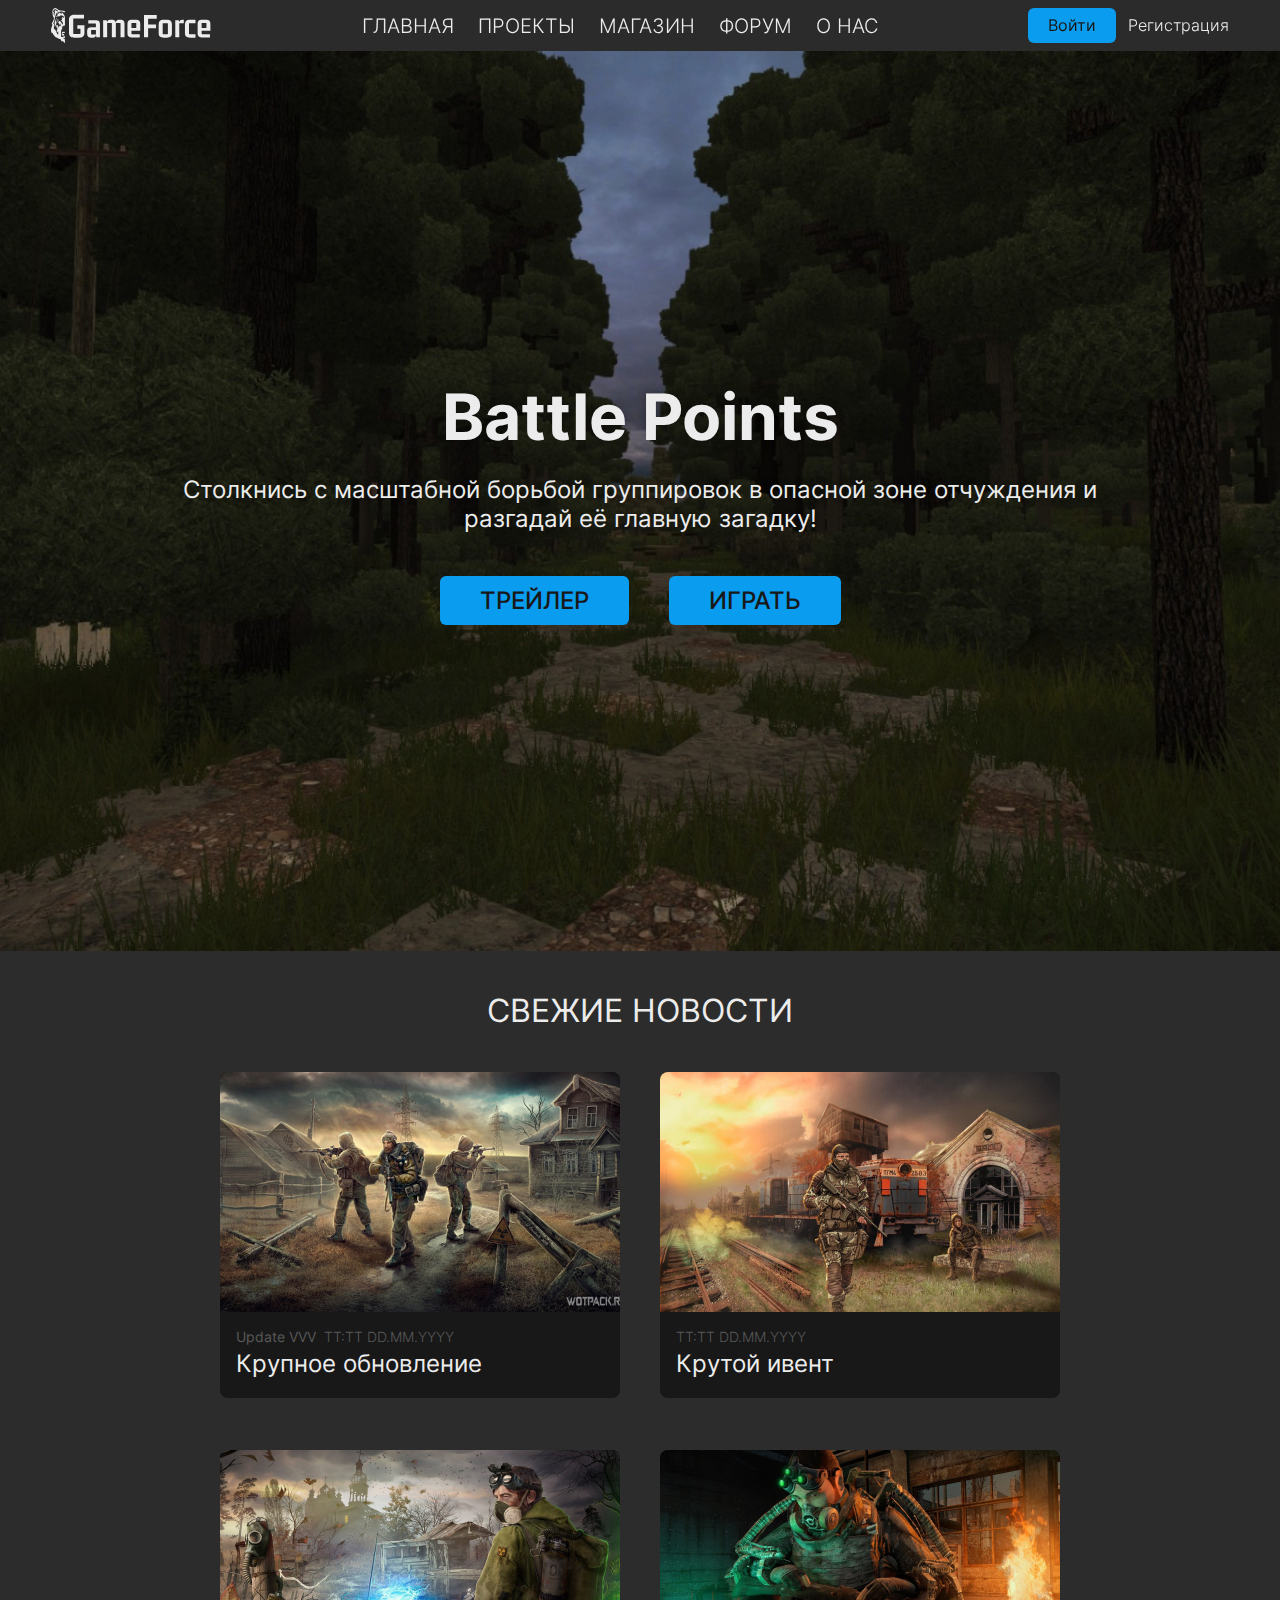
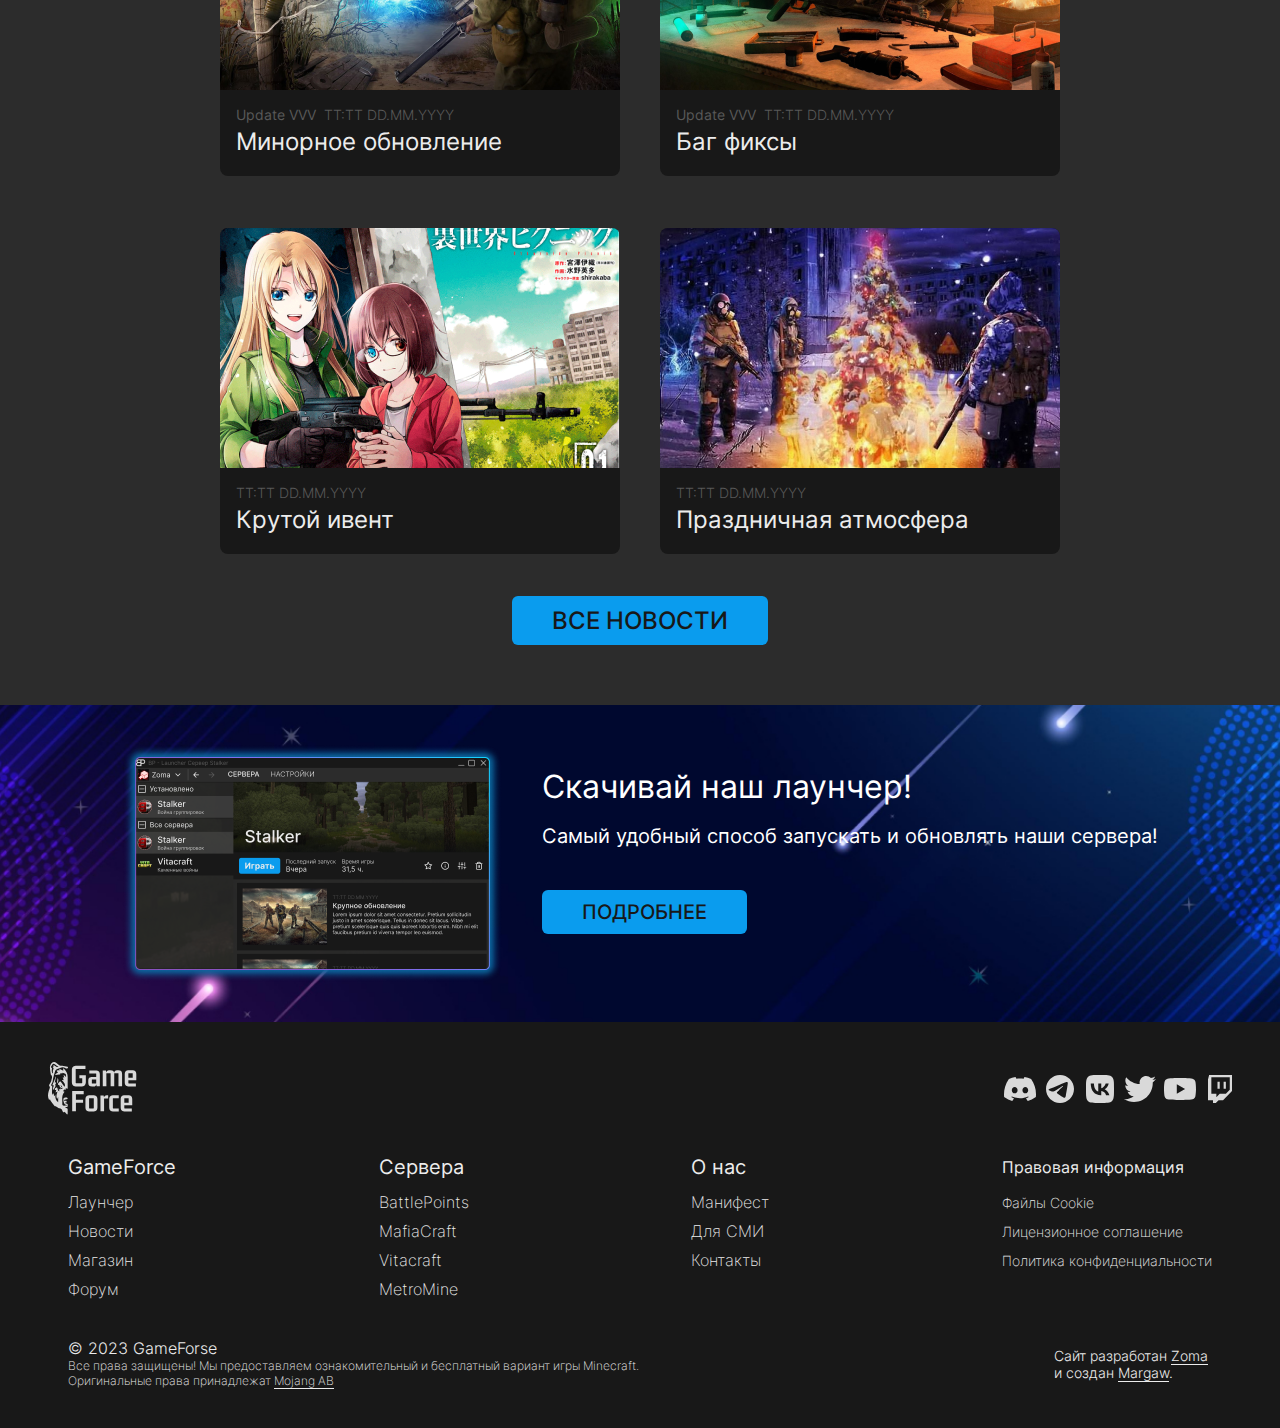
==== commit a11c6ec5: "Add files via upload" ====
--- a/index.html
+++ b/index.html
@@ -8,7 +8,7 @@
 		<meta name="format-detection" content="telephone=no">
 		<meta name="description" content=" ">
 		<meta name="keywords" content=" ">
-		<link data-react-helmet="true" rel="icon" sizes="40x40" href="https://raw.githubusercontent.com/wequbles/BattlePoints/main/img/GF-logo.png">
+		<link data-react-helmet="true" rel="icon" sizes="40x40" href="https://raw.githubusercontent.com/wequbles/GameForse/main/img/GF-logo.png">
 		<!-- Авторские права -->
 		<meta name="Copyright" content="© GameForse">
 		<!-- Facebook -->
@@ -16,15 +16,15 @@
 		<meta property="og:type" content="article">
 		<meta property="og:title" content="Сайт GameForce">
 		<meta property="og:description" content="Игровая студия - GameForce">
-		<meta property="og:image" content="https://github.com/wequbles/BattlePoints/blob/main/img/news3.png?raw=true">
-		<meta property="og:url" content="https://wequbles.github.io/BattlePoints/">
+		<meta property="og:image" content="https://raw.githubusercontent.com/wequbles/GameForce/main/img/for_link.jpg">
+		<meta property="og:url" content="https://wequbles.github.io/GameForce/">
 		<meta property="og:site_name" content="GameForce">
 		<!-- Twitter Cards -->
 		<meta name="twitter:card" content="summary">
 		<meta name="twitter:site" content="автор">
 		<meta name="twitter:title" content="Сайт GameForce">
 		<meta name="twitter:description" content="Игровая студия - GameForce">
-		<meta name="twitter:image" content="https://github.com/wequbles/BattlePoints/blob/main/img/news6.png?raw=true">
+		<meta name="twitter:image" content="https://raw.githubusercontent.com/wequbles/GameForce/main/img/for_link.jpg">
 	</head>
 	<body>
 		<div class="wrapper">
@@ -50,12 +50,12 @@
 			</button>-->
 		<div class="menu__navigation">
 			<a href="index.html" class="menu__btn">Главная<div class="underline"></div></a>
-			<a href="about.html" class="menu__btn">О проекте<div class="underline"></div></a>
-			<a href="servers.html" class="menu__btn">Сервера<div class="underline"></div></a>
+			<a href="servers.html" class="menu__btn">Проекты<div class="underline"></div></a>
 			<a href="#" class="menu__btn">Магазин<div class="underline"></div></a>
 			<a href="#" class="menu__btn">Форум<div class="underline"></div></a>
+			<a href="about.html" class="menu__btn">О нас<div class="underline"></div></a>
 		</div>
-		<div class="authorization">
+		<form action="#form"><div class="authorization">
 			<button class="menu__btn blue_btn">Войти</button>
 			<button class="menu__signin">
 				<picture>
@@ -64,7 +64,7 @@
 				</picture>
 			</button>
 			<button class="menu__btn registration_btn">Регистрация<div class="underline"></div></button>
-		</div>
+		</div></form>
 	</div>
 </div><div id="form" class="modal_wrapper">
 	<div class="modal_content">
@@ -105,7 +105,7 @@
 						<div class="top__title">Battle Points</div>
 						<div class="top__subtitle">Столкнись с масштабной борьбой группировок в опасной зоне отчуждения и разгадай её главную загадку!</div>
 						<div class="top__btns">
-							<a href="#" class="top__btn  blue_btn">Трейлер</a>
+							<a href="#" class="top__btn blue_btn">Трейлер</a>
 							<a href="download.html" class="top__btn blue_btn">Играть</a>
 						</div>
 					</div>
@@ -522,30 +522,30 @@
 		</div>
 		<div class="footer__navigator">
 			<div class="column">
-				<a href="index.html" class="column__title">GameForce</a>
-				<a href="download.html" class="column__btn">Лаунчер</a>
-				<a href="#" class="column__btn">Новости</a>
-				<a href="#" class="column__btn">Магазин</a>
-				<a href="#" class="column__btn">Форум</a>
+				<a href="index.html"><div class="column__title">GameForce</div></a>
+				<a href="download.html"><div class="column__btn">Лаунчер</div></a>
+				<a href="#"><div class="column__btn">Новости</div></a>
+				<a href="#"><div class="column__btn">Магазин</div></a>
+				<a href="#"><div class="column__btn">Форум</div></a>
 			</div>
 			<div class="column">
-				<a href="servers.html" class="column__title">Сервера</a>
-				<a href="#" class="column__btn">BattlePoints</a>
-				<a href="https://mafiacraft.ru/" class="column__btn">MafiaCraft</a>
-				<a href="#" class="column__btn">Vitacraft</a>
-				<a href="#" class="column__btn">MetroMine</a>
+				<a href="servers.html"><div class="column__title">Сервера</div></a>
+				<a href="#"><div class="column__btn">BattlePoints</div></a>
+				<a href="https://mafiacraft.ru/"><div class="column__btn">MafiaCraft</div></a>
+				<a href="#"><div class="column__btn">Vitacraft</div></a>
+				<a href="#"><div class="column__btn">MetroMine</div></a>
 			</div>
 			<div class="column">
-				<a href="about.html" class="column__title">О нас</a>
-				<a href="mission.html" class="column__btn">Манифест</a>
-				<a href="press.html" class="column__btn">Для СМИ</a>
-				<a href="contacts.html" class="column__btn">Контакты</a>
+				<a href="about.html"><div class="column__title">О нас</div></a>
+				<a href="mission.html"><div class="column__btn">Манифест</div></a>
+				<a href="press.html"><div class="column__btn">Для СМИ</div></a>
+				<a href="contacts.html"><div class="column__btn">Контакты</div></a>
 			</div>
 			<div class="column">
-				<a href="doc.html" class="column__title">Правовая информация</a>
-				<a href="cookie.html" class="column__btn">Файлы Cookie</a>
-				<a href="license.html" class="column__btn">Лицензионное соглашение</a>
-				<a href="privacy.html" class="column__btn">Политика конфиденциальности</a>
+				<a href="doc.html"><div class="column__title">Правовая информация</div></a>
+				<a href="cookie.html"><div class="column__btn">Файлы Cookie</div></a>
+				<a href="license.html"><div class="column__btn">Лицензионное соглашение</div></a>
+				<a href="privacy.html"><div class="column__btn">Политика конфиденциальности</div></a>
 			</div>
 		</div>
 		<div class="footer__text">
--- a/css/home_style.css
+++ b/css/home_style.css
@@ -86,27 +86,26 @@
   font-family: "Inter", sans-serif;
   color: #ececec;
   background: #2C2C2C;
+  overflow: overlay;
 }
 
 ::-webkit-scrollbar {
   width: 8px;
 }
 
-::-webkit-scrollbar-track {
-  background-color: #2C2C2C;
-}
-
-::-webkit-scrollbar-thumb {
+::-webkit-scrollbar-track,
+::-webkit-scrollbar-corner {
+  background-color: rgba(30, 30, 30, 0);
+}
+
+::-webkit-scrollbar-thumb,
+::-webkit-resizer {
   border-radius: 2px;
-  background-color: #181818;
-  -webkit-box-shadow: 0px 20px 40px rgba(0, 0, 0, 0.25);
-          box-shadow: 0px 20px 40px rgba(0, 0, 0, 0.25);
+  background-color: rgba(236, 236, 236, 0.5);
 }
 
 ::-webkit-scrollbar-thumb:hover {
-  background-color: #0c6da6;
-  -webkit-box-shadow: 0px 4px 4px rgba(0, 0, 0, 0.25);
-          box-shadow: 0px 4px 4px rgba(0, 0, 0, 0.25);
+  background-color: rgba(182, 182, 182, 0.5);
 }
 
 .wrapper {
@@ -325,7 +324,6 @@
 
 .menu__logo {
   width: 161px;
-  margin: 0 auto 0 0;
 }
 .menu__logo img {
   width: 100%;
@@ -366,6 +364,7 @@
   display: -ms-flexbox;
   display: flex;
   gap: 24px;
+  margin: 0 auto;
 }
 .menu__navigation .menu__btn {
   text-transform: uppercase;
@@ -645,6 +644,7 @@
       -ms-flex-direction: column;
           flex-direction: column;
   white-space: nowrap;
+  gap: 10px;
 }
 @media (max-width: 956px) {
   .column {
@@ -655,21 +655,36 @@
 }
 
 .column__title {
+  display: -webkit-inline-box;
+  display: -ms-inline-flexbox;
+  display: inline-flex;
   font-weight: 400;
   font-size: 20px;
   line-height: 24px;
-  margin: 0 0 14px;
+  margin: 0 0 4px;
+}
+
+.column__title:hover {
+  text-decoration: underline;
+  text-decoration-thickness: 1.5px;
+  text-underline-offset: 4px;
+  text-decoration-color: #ececec;
 }
 
 .column__btn {
+  display: -webkit-inline-box;
+  display: -ms-inline-flexbox;
+  display: inline-flex;
   font-weight: 200;
   font-size: 16px;
   line-height: 19px;
-  margin: 10px 0 0;
-}
-
-.column__btn:nth-child(2) {
-  margin: 0;
+}
+
+.column__btn:hover {
+  text-decoration: underline;
+  text-decoration-thickness: 1.25px;
+  text-underline-offset: 4px;
+  text-decoration-color: #ececec;
 }
 
 .column:last-child .column__title {
@@ -735,6 +750,116 @@
     max-width: none;
     margin: 60px 0 0;
   }
+}
+
+.modal__title {
+  text-align: center;
+  margin: 0 0 16px;
+  font-weight: 300;
+  font-size: 16px;
+  line-height: 19px;
+}
+
+.title__btn {
+  font-weight: 400;
+  font-size: 16px;
+  line-height: 19px;
+  letter-spacing: 0.5px;
+  border-bottom: 1px solid #ececec;
+}
+
+.modal__input {
+  width: 100%;
+  margin: 16px 0 0;
+  padding: 8px 16px;
+  background: #D9D9D9;
+  border-radius: 6px;
+  color: #595959;
+  font-weight: 300;
+  font-size: 20px;
+  line-height: 24px;
+}
+
+.modal input::-webkit-input-placeholder {
+  color: #595959;
+}
+
+.modal input:-moz-placeholder {
+  color: #595959;
+}
+
+.input__label {
+  margin: 8px 0 0;
+  font-weight: 300;
+  font-size: 16px;
+  line-height: 19px;
+}
+
+.show_password {
+  display: inline-block;
+}
+.show_password .checkbox {
+  margin: 8px 0 0;
+  font-weight: 300;
+  font-size: 16px;
+  line-height: 24px;
+  padding: 0 0 0 32px;
+  position: relative;
+}
+.show_password .checkbox:before {
+  content: "";
+  width: 24px;
+  height: 24px;
+  border: 2px solid #0A9CEE;
+  border-radius: 6px;
+  position: absolute;
+  left: 0;
+  top: 0;
+  background-repeat: no-repeat;
+  background-position: center;
+  background-size: 90%;
+}
+.show_password .checkbox:hover:before {
+  border-color: #0b76ef;
+  background-image: url("data:image/svg+xml,%3Csvg width='18' height='13' viewBox='0 0 18 13' fill='none' xmlns='http://www.w3.org/2000/svg'%3E%3Cpath d='M17 1L6 12L1 7' stroke='%23D9D9D9' stroke-width='2' stroke-linecap='round' stroke-linejoin='round'/%3E%3C/svg%3E%0A");
+}
+.show_password .checkbox.active:before {
+  border-color: #0A9CEE;
+  background-color: #0A9CEE;
+  background-image: url("data:image/svg+xml,%3Csvg width='18' height='13' viewBox='0 0 18 13' fill='none' xmlns='http://www.w3.org/2000/svg'%3E%3Cpath d='M17 1L6 12L1 7' stroke='%23D9D9D9' stroke-width='2' stroke-linecap='round' stroke-linejoin='round'/%3E%3C/svg%3E%0A");
+}
+.show_password .checkbox.active:hover:before {
+  border-color: #0b76ef;
+  background-color: #0b76ef;
+}
+.show_password .checkbox input {
+  display: none;
+}
+
+.password_btn {
+  float: right;
+  margin: 10.5px 0 0;
+  font-weight: 300;
+  font-size: 16px;
+  line-height: 19px;
+  border-bottom: 1px solid #ececec;
+}
+
+.modal__btn {
+  display: inline-block;
+  margin: 32px 0 0;
+  padding: 8px 16px;
+  font-weight: 700;
+  font-size: 24px;
+  line-height: 29px;
+}
+
+.modal__btn:hover {
+  background: #0b76ef;
+}
+
+.modal__btn:active {
+  background: #181818;
 }
 
 .modal_wrapper {
@@ -768,30 +893,29 @@
 
 @media (max-width: 459px) {
   .modal_content {
-    left: 0;
+    margin-right: -50%;
     top: 0;
-    -webkit-transform: none;
-            transform: none;
+    -webkit-transform: translate(-50%, 0);
+            transform: translate(-50%, 0);
   }
 }
 .modal {
-  padding: 80px 58px 48px;
+  width: 420px;
+  padding: 32px 58px 48px;
   background: #2C2C2C;
-  outline: 1px solid #181818;
+  border: 1px solid #181818;
   border-radius: 16px;
-}
-
-@media (max-width: 1140px) {
-  .modal {
-    padding: 80px 20px 48px;
-  }
-}
-@media (max-width: 459px) {
-  .modal {
-    padding: 80px 5px 48px;
-    border-radius: 0;
-  }
-}
+} /*
+@media(max-width: 1140px){
+	.modal{
+		padding: 80px 20px 48px;
+	}
+}
+@media(max-width: 459px){
+	.modal{
+		padding: 80px 5px 48px;
+	}
+}*/
 .modal__close_btn {
   position: absolute;
   right: 16px;
@@ -814,125 +938,11 @@
   background-image: url("data:image/svg+xml,%3Csvg width='32' height='32' viewBox='0 0 32 32' fill='none' xmlns='http://www.w3.org/2000/svg'%3E%3Cpath fill-rule='evenodd' clip-rule='evenodd' d='M28.4571 5.70711C28.8476 5.31658 28.8476 4.68342 28.4571 4.29289C28.0666 3.90237 27.4334 3.90237 27.0429 4.29289L16.375 14.9608L5.70711 4.29289C5.31658 3.90237 4.68342 3.90237 4.29289 4.29289C3.90237 4.68342 3.90237 5.31658 4.29289 5.70711L14.9608 16.375L4.29289 27.0429C3.90237 27.4334 3.90237 28.0666 4.29289 28.4571C4.68342 28.8476 5.31658 28.8476 5.70711 28.4571L16.375 17.7892L27.0429 28.4571C27.4334 28.8476 28.0666 28.8476 28.4571 28.4571C28.8476 28.0666 28.8476 27.4334 28.4571 27.0429L17.7892 16.375L28.4571 5.70711Z' fill='%23181818'/%3E%3C/svg%3E%0A");
 }
 
-.modal__cont {
-  width: 420px;
-}
-
 @media (max-width: 459px) {
   .modal__cont {
     width: 100%;
   }
 }
-.modal__title {
-  text-align: center;
-  margin: 0 0 16px;
-  font-weight: 300;
-  font-size: 16px;
-  line-height: 19px;
-}
-
-.title__btn {
-  font-weight: 400;
-  font-size: 16px;
-  line-height: 19px;
-  letter-spacing: 0.5px;
-  border-bottom: 1px solid #ececec;
-}
-
-.modal__input {
-  width: 100%;
-  margin: 16px 0 0;
-  padding: 8px 16px;
-  background: #D9D9D9;
-  border-radius: 6px;
-  color: #595959;
-  font-weight: 300;
-  font-size: 20px;
-  line-height: 24px;
-}
-
-.modal input::-webkit-input-placeholder {
-  color: #595959;
-}
-
-.modal input:-moz-placeholder {
-  color: #595959;
-}
-
-.input__label {
-  margin: 8px 0 0;
-  font-weight: 300;
-  font-size: 16px;
-  line-height: 19px;
-}
-
-.show_password {
-  display: inline-block;
-}
-.show_password .checkbox {
-  margin: 8px 0 0;
-  font-weight: 300;
-  font-size: 16px;
-  line-height: 24px;
-  padding: 0 0 0 32px;
-  position: relative;
-}
-.show_password .checkbox:before {
-  content: "";
-  width: 24px;
-  height: 24px;
-  border: 2px solid #0A9CEE;
-  border-radius: 6px;
-  position: absolute;
-  left: 0;
-  top: 0;
-  background-repeat: no-repeat;
-  background-position: center;
-  background-size: 90%;
-}
-.show_password .checkbox:hover:before {
-  border-color: #0b76ef;
-  background-image: url("data:image/svg+xml,%3Csvg width='18' height='13' viewBox='0 0 18 13' fill='none' xmlns='http://www.w3.org/2000/svg'%3E%3Cpath d='M17 1L6 12L1 7' stroke='%23D9D9D9' stroke-width='2' stroke-linecap='round' stroke-linejoin='round'/%3E%3C/svg%3E%0A");
-}
-.show_password .checkbox.active:before {
-  border-color: #0A9CEE;
-  background-color: #0A9CEE;
-  background-image: url("data:image/svg+xml,%3Csvg width='18' height='13' viewBox='0 0 18 13' fill='none' xmlns='http://www.w3.org/2000/svg'%3E%3Cpath d='M17 1L6 12L1 7' stroke='%23D9D9D9' stroke-width='2' stroke-linecap='round' stroke-linejoin='round'/%3E%3C/svg%3E%0A");
-}
-.show_password .checkbox.active:hover:before {
-  border-color: #0b76ef;
-  background-color: #0b76ef;
-}
-.show_password .checkbox input {
-  display: none;
-}
-
-.password_btn {
-  float: right;
-  margin: 10.5px 0 0;
-  font-weight: 300;
-  font-size: 16px;
-  line-height: 19px;
-  border-bottom: 1px solid #ececec;
-}
-
-.modal__btn {
-  display: inline-block;
-  margin: 32px 0 0;
-  padding: 8px 16px;
-  font-weight: 700;
-  font-size: 24px;
-  line-height: 29px;
-}
-
-.modal__btn:hover {
-  background: #0b76ef;
-}
-
-.modal__btn:active {
-  background: #181818;
-}
-
 .top {
   height: 100vh;
   background-image: url("../img/bg.jpg");
@@ -952,7 +962,7 @@
 
 .top__body {
   margin: 0 10px;
-  max-width: 761px;
+  max-width: 960px;
   text-align: center;
 }
 
@@ -996,7 +1006,8 @@
 }
 
 .news {
-  padding: 48px 20px 0;
+  margin: 40px 0 0;
+  padding: 0 20px;
 }
 
 .news__cont {
@@ -1008,8 +1019,8 @@
   white-space: nowrap;
   text-align: center;
   font-weight: 400;
-  font-size: 24px;
-  line-height: 29px;
+  font-size: 32px;
+  line-height: 39px;
   text-transform: uppercase;
 }
 
@@ -1083,8 +1094,10 @@
 }
 
 .block:hover .block__title {
-  border-bottom: 2px solid #ECECEC;
-  margin-bottom: -2px;
+  text-decoration: underline;
+  text-decoration-thickness: 1.25px;
+  text-underline-offset: 5px;
+  text-decoration-color: #ececec;
 }
 
 /*.block{}
@@ -1197,7 +1210,8 @@
 }
 
 .launcher {
-  background-image: url("../img/launcher_bg.jpg");
+  background-image: url("../img/launcher_bg.jpg"), -webkit-gradient(linear, left top, left bottom, from(rgba(12, 17, 19, 0.5)), color-stop(48.44%, rgba(11, 13, 15, 0.5)), to(rgba(6, 18, 26, 0.5)));
+  background-image: url("../img/launcher_bg.jpg"), linear-gradient(180deg, rgba(12, 17, 19, 0.5) 0%, rgba(11, 13, 15, 0.5) 48.44%, rgba(6, 18, 26, 0.5) 100%);
   background-size: cover;
   background-repeat: no-repeat;
   background-position: center;
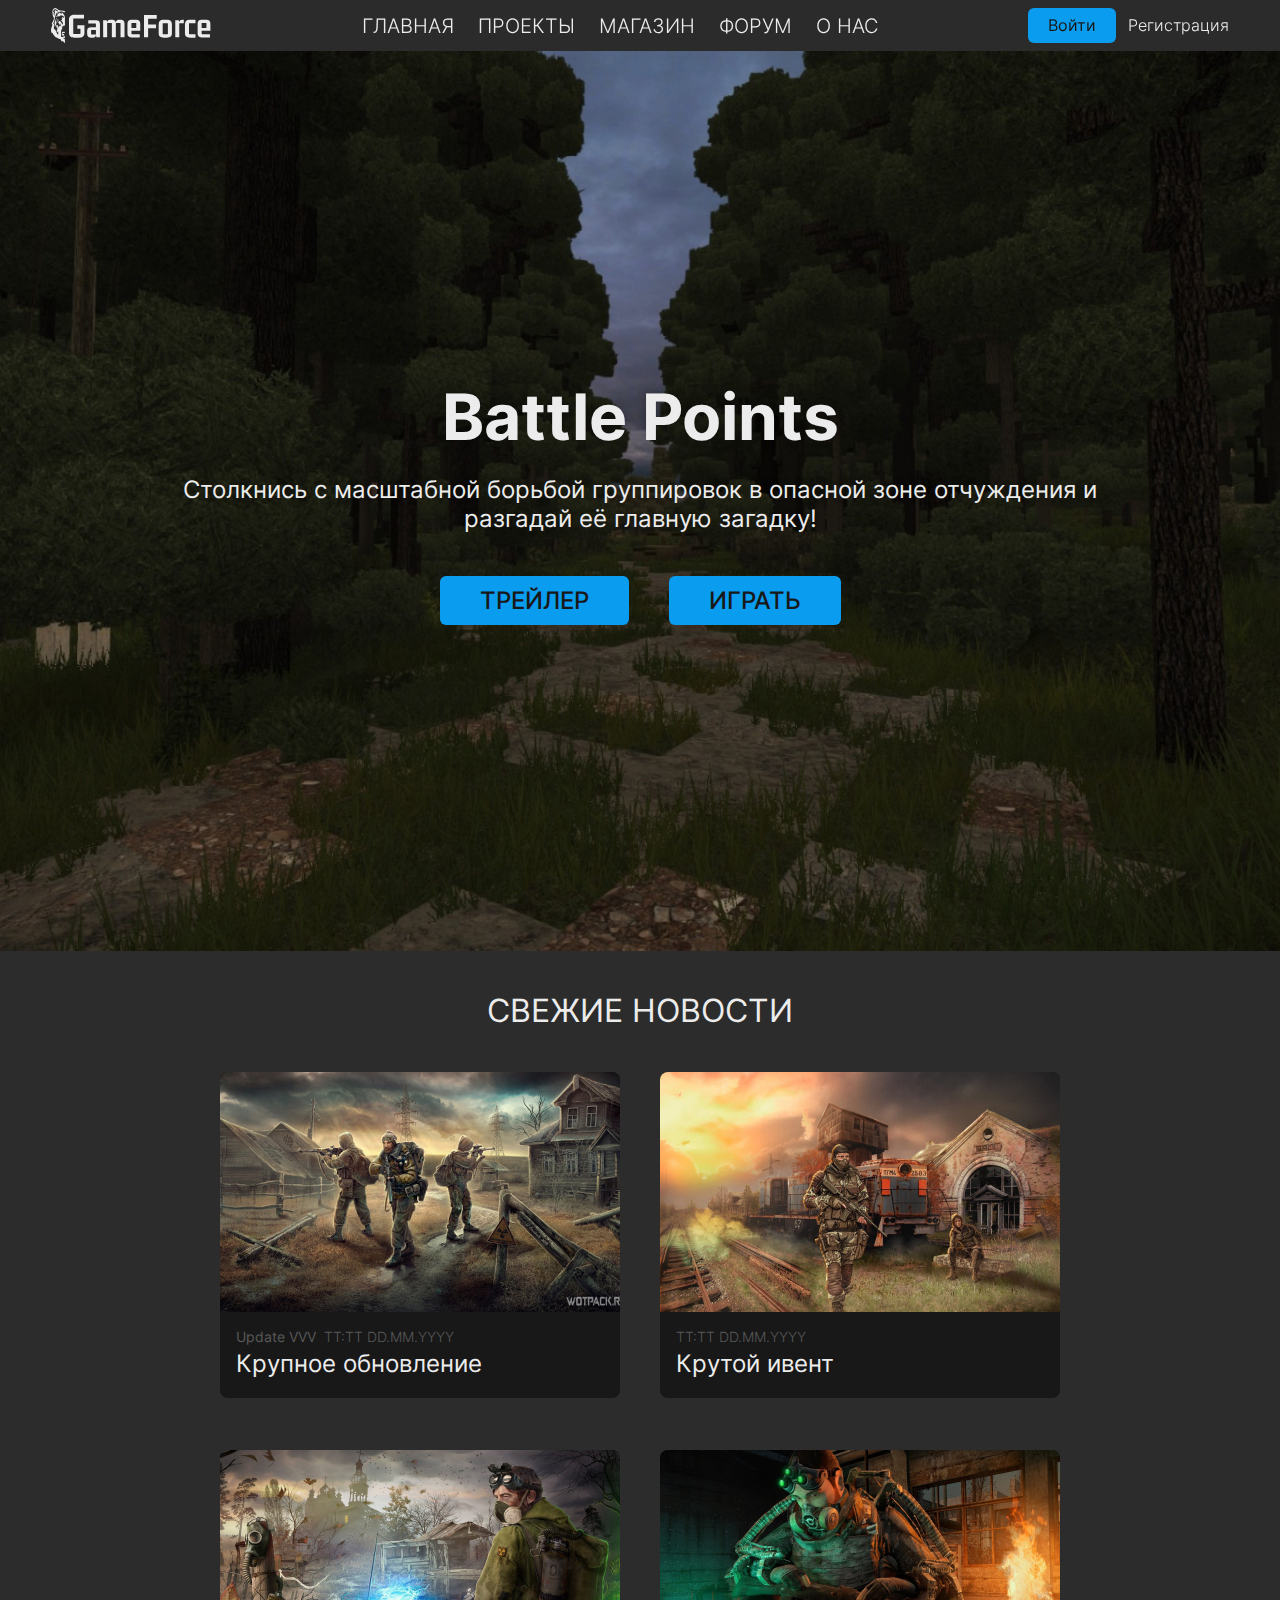
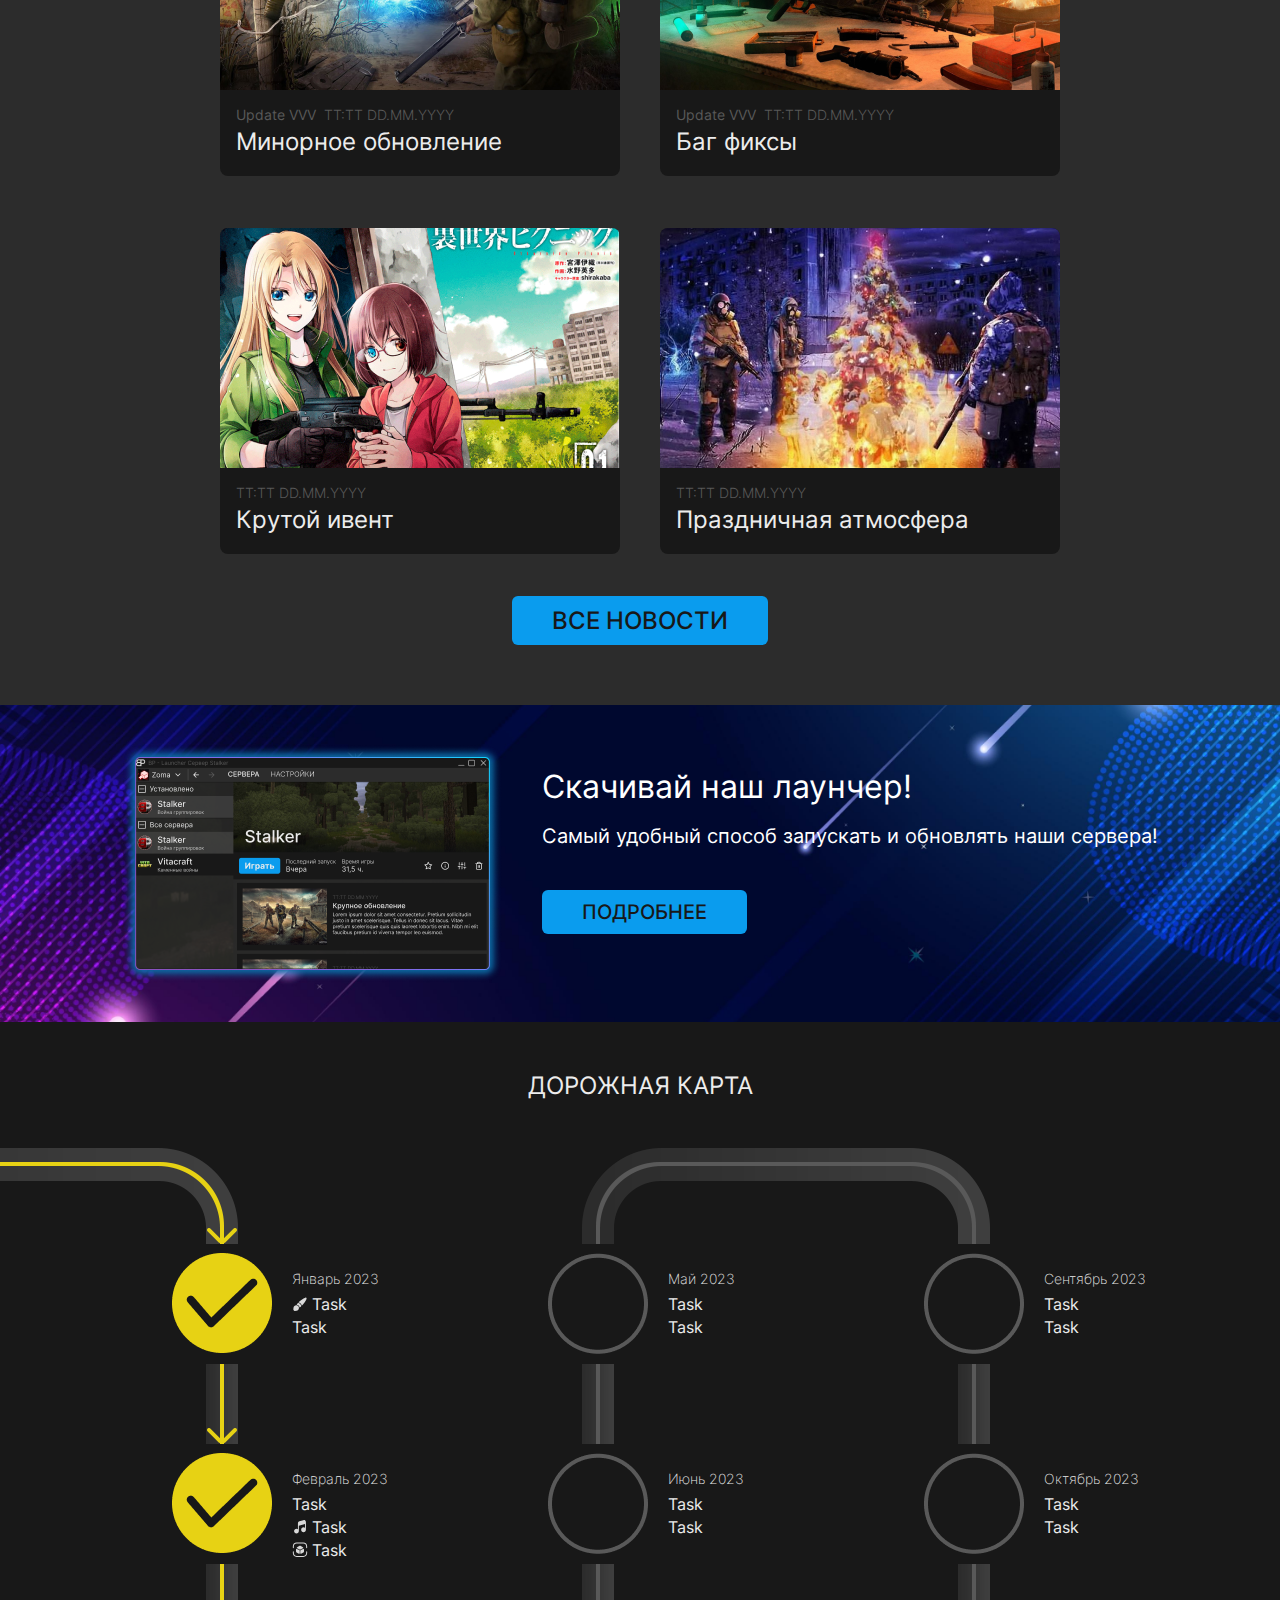
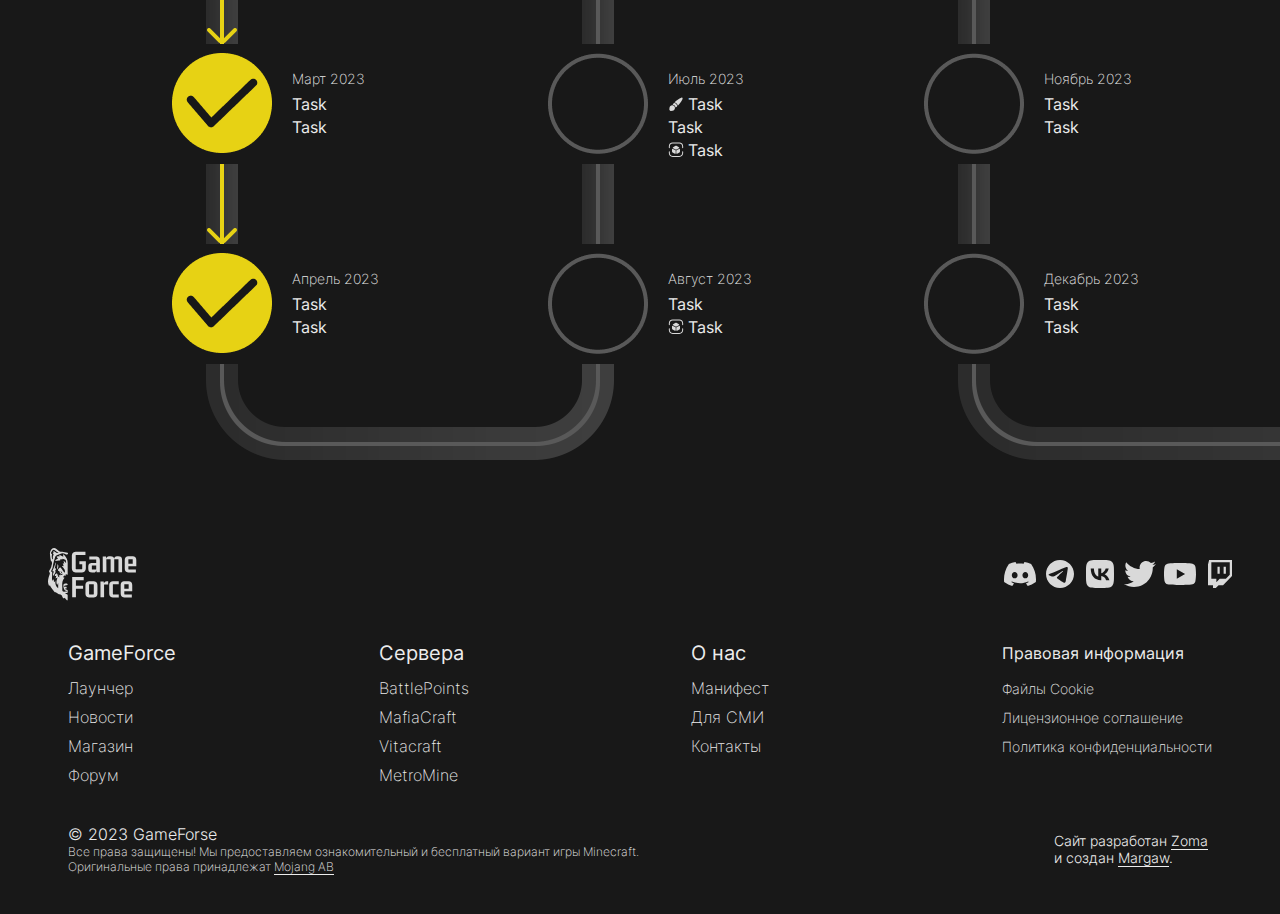
==== commit 04224c2b: "Update index.html" ====
--- a/index.html
+++ b/index.html
@@ -303,7 +303,7 @@
 						</div>
 					</div>
 				</div>
-				<!--<div class="roadmap">
+				<div class="roadmap">
 					<div class="roadmap__title">Дорожная карта</div>
 					<div class="roadmap__img"></div>
 					<div class="roadmap__goals">
@@ -492,7 +492,7 @@
 							</div>
 						</div>
 					</div>
-				</div>-->
+				</div>
 				<!--<div class="team">
 					<div class="team__cont">
 						<div class="team__title">Наша команда</div>
@@ -556,4 +556,4 @@
 </div>		</div>
 		<script src="js/script.js"></script>
 	</body>
-</html>+</html>
--- a/css/home_style.css
+++ b/css/home_style.css
@@ -1295,7 +1295,7 @@
   }
 }
 
-/*.roadmap{
+.roadmap{
 	padding: 48.5px 0 48px 0;
 	background: #181818;
 	position: relative;
@@ -1450,4 +1450,4 @@
 }
 ._object:before{
 	background-image: url("data:image/svg+xml,%3Csvg width='16' height='17' viewBox='0 0 16 17' fill='none' xmlns='http://www.w3.org/2000/svg'%3E%3Cpath d='M14.6668 6.75004C14.3935 6.75004 14.1668 6.52337 14.1668 6.25004V4.91671C14.1668 3.19671 13.0535 2.08337 11.3335 2.08337H4.66683C2.94683 2.08337 1.8335 3.19671 1.8335 4.91671V6.25004C1.8335 6.52337 1.60683 6.75004 1.3335 6.75004C1.06016 6.75004 0.833496 6.52337 0.833496 6.25004V4.91671C0.833496 2.62337 2.3735 1.08337 4.66683 1.08337H11.3335C13.6268 1.08337 15.1668 2.62337 15.1668 4.91671V6.25004C15.1668 6.52337 14.9402 6.75004 14.6668 6.75004ZM11.3335 15.4167H4.66683C2.3735 15.4167 0.833496 13.8767 0.833496 11.5834V10.25C0.833496 9.97671 1.06016 9.75004 1.3335 9.75004C1.60683 9.75004 1.8335 9.97671 1.8335 10.25V11.5834C1.8335 13.3034 2.94683 14.4167 4.66683 14.4167H11.3335C13.0535 14.4167 14.1668 13.3034 14.1668 11.5834V10.25C14.1668 9.97671 14.3935 9.75004 14.6668 9.75004C14.9402 9.75004 15.1668 9.97671 15.1668 10.25V11.5834C15.1668 13.8767 13.6268 15.4167 11.3335 15.4167Z' fill='%23D9D9D9'/%3E%3Cpath d='M10.9333 5.72335L8.42667 4.37001C8.16001 4.23001 7.84667 4.23001 7.58 4.37001L5.06667 5.72335C4.88667 5.82335 4.77334 6.01668 4.77334 6.23002C4.77334 6.45002 4.88667 6.64335 5.06667 6.74335L7.57334 8.09668C7.70667 8.17002 7.85334 8.20335 8 8.20335C8.14667 8.20335 8.29334 8.17002 8.42667 8.09668L10.9333 6.74335C11.0238 6.69195 11.0987 6.61718 11.1503 6.52686C11.2019 6.43655 11.2283 6.33402 11.2267 6.23002C11.2267 6.01668 11.1133 5.82335 10.9333 5.72335ZM7.16 8.56268L4.82667 7.39601C4.73873 7.35258 4.64119 7.33224 4.54322 7.33691C4.44525 7.34157 4.35008 7.37109 4.26667 7.42268C4.18466 7.4746 4.11717 7.54648 4.07053 7.6316C4.02389 7.71672 3.99963 7.81229 4 7.90935V10.116C4 10.496 4.21334 10.8427 4.55334 11.0093L6.88667 12.176C6.96667 12.216 7.05334 12.236 7.14667 12.236C7.25334 12.236 7.35334 12.2093 7.44667 12.1493C7.62 12.0427 7.72 11.8627 7.72 11.6627V9.45601C7.71334 9.07601 7.50667 8.73601 7.16 8.56268ZM11.728 7.42201C11.6446 7.37042 11.5494 7.3409 11.4515 7.33624C11.3535 7.33157 11.2559 7.35192 11.168 7.39535L8.83467 8.56202C8.66863 8.64491 8.52893 8.77237 8.43121 8.93014C8.33348 9.08791 8.28159 9.26976 8.28134 9.45535V11.662C8.28134 11.862 8.38134 12.042 8.55467 12.1487C8.648 12.2087 8.748 12.2353 8.85467 12.2353C8.94134 12.2353 9.02801 12.2153 9.11467 12.1753L11.448 11.0087C11.788 10.8353 12.0013 10.4953 12.0013 10.1153V7.90868C12.0013 7.70868 11.9013 7.52868 11.728 7.42201V7.42201Z' fill='%23D9D9D9'/%3E%3C/svg%3E%0A");
-}*/+}
